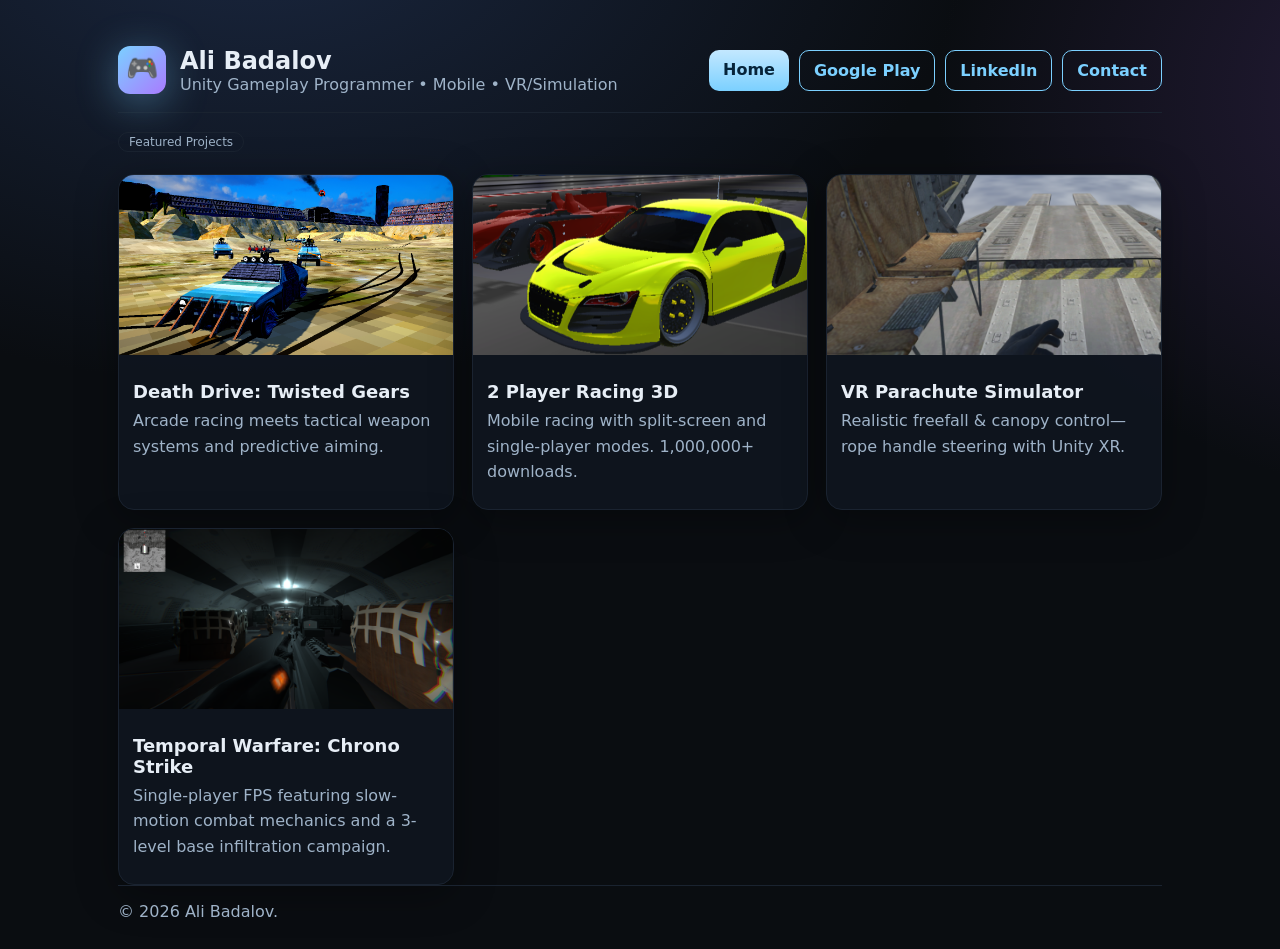
==== index.html @ e98e798c "Temporal Warfare added" ====
<!DOCTYPE html>
<html lang="en">
<head>
  <meta charset="UTF-8" />
  <meta name="viewport" content="width=device-width, initial-scale=1" />
  <title>Ali Badalov — Game Developer Portfolio</title>
  <style>
    :root{
      --bg:#0a0d11; --panel:#0f141b; --card:#111823; --line:#1a2330; --text:#e7eef6; --muted:#9fb3c8;
      --accent:#7bd0ff; --accent-2:#a97bff; --ok:#7bffa9;
    }
    *{box-sizing:border-box}
    body{margin:0;background:radial-gradient(1200px 800px at 20% -10%, #1a2740 0%, transparent 60%),
                        radial-gradient(1000px 700px at 120% 10%, #2a1f40 0%, transparent 60%),
                        var(--bg);color:var(--text);font-family:Inter,system-ui,Segoe UI,Roboto,Arial}
    a{color:inherit;text-decoration:none}
    .wrap{max-width:1100px;margin:0 auto;padding:28px;
    min-height:100vh;        /* full height screen */
  display:flex;            /* enable vertical layout */
  flex-direction:column;
    }
    header{display:flex;gap:18px;align-items:center;justify-content:space-between;padding:18px 0;border-bottom:1px solid var(--line)}
    .id{display:flex;gap:14px;align-items:center}
    .logo{width:48px;height:48px;border-radius:12px;background:linear-gradient(135deg,var(--accent),var(--accent-2));box-shadow:0 8px 40px rgba(123,208,255,.4);
    display:flex;
  justify-content:center;
  align-items:center;}
  .logo .emoji {
  font-size:26px;
  line-height:1;
  display:inline-block;
  transform:translateY(-2px); /* <-- adjust ONLY the emoji */
}
    h1{margin:0;font-weight:800;font-size:24px}
    .tag{color:var(--muted)}
    .links{display:flex;gap:10px;flex-wrap:wrap}
    .btn{padding:10px 14px;border-radius:10px;border:1px solid var(--accent);color:var(--accent);background:transparent;font-weight:700}
    .btn.filled{background:linear-gradient(180deg,#c3e8ff,#7bd0ff);color:#06243a;border:0}
    .grid{display:grid;gap:18px;grid-template-columns:repeat(auto-fit,minmax(280px,1fr));margin-top:22px}
    .card{background:rgba(17,24,35,.7);border:1px solid var(--line);border-radius:16px;overflow:hidden;box-shadow:0 8px 40px rgba(0,0,0,.35)}
    .card img{width:100%;height:180px;object-fit:cover;background:#0b0f14}
    .card .body{padding:14px}
    .pill{display:inline-block;padding:2px 10px;border:1px solid var(--line);border-radius:999px;color:var(--muted);font-size:12px}
    h3{margin:8px 0 6px;font-size:18px}
    p{margin:0 0 10px;color:var(--muted);line-height:1.6}
    footer{
         margin-top:auto;         /* pushes footer to bottom */
  border-top:1px solid var(--line);
  padding-top:16px;
  color:var(--muted);
    }
  </style>
</head>
<body>
  <div class="wrap">
    <header>
      <div class="id">
        <div class="logo" aria-hidden="true">
            <span class="emoji">🎮</span>
        </div>
        <div>
          <h1>Ali Badalov</h1>
          <div class="tag">Unity Gameplay Programmer • Mobile • VR/Simulation</div>
        </div>
      </div>
      <nav class="links">
        <a class="btn filled" href="index.html">Home</a>
        <a class="btn" href="https://play.google.com/store/apps/developer?id=Badaloff+Games&hl=en" target="_blank" rel="noopener">Google Play</a>
        <a class="btn" href="https://www.linkedin.com/in/ali-badalov-97174b201/" target="_blank" rel="noopener">LinkedIn</a>
        <a class="btn" href="mailto:alibedelov@gmail.com">Contact</a>
      </nav>
    </header>

    <section style="margin-top:18px">
      <span class="pill">Featured Projects</span>
      <div class="grid">
        <a class="card" href="portfolio_deathdrive.html">
          <img src="assets/deathdrive_hero_banner.png" alt="Death Drive hero image placeholder">
          <div class="body">
            <h3>Death Drive: Twisted Gears</h3>
            <p>Arcade racing meets tactical weapon systems and predictive aiming.</p>
          </div>
        </a>
        <a class="card" href="portfolio_2pr3d.html">
          <img src="assets/twoplayerracing_banner.png" alt="2 Player Racing 3D hero image placeholder">
          <div class="body">
            <h3>2 Player Racing 3D</h3>
            <p>Mobile racing with split‑screen and single‑player modes. 1,000,000+ downloads.</p>
          </div>
        </a>
        <a class="card" href="portfolio_vrparachute.html">
          <img src="assets/parachute_lil_banner.png" alt="VR Parachute Simulator hero image placeholder">
          <div class="body">
            <h3>VR Parachute Simulator</h3>
            <p>Realistic freefall & canopy control—rope handle steering with Unity XR.</p>
          </div>
        </a>
        <a class="card" href="portfolio_temporalwarfare.html">
          <img src="assets/temporalwarfare_banner.png" alt="Temporal Warfare hero image placeholder">
          <div class="body">
            <h3>Temporal Warfare: Chrono Strike</h3>
            <p>Single-player FPS featuring slow-motion combat mechanics and a 3-level base infiltration campaign.</p>
          </div>
        </a>
      </div>
    </section>

    <footer>
      © <span id="y"></span> Ali Badalov.
    </footer>
  </div>
  <script>document.getElementById('y').textContent=new Date().getFullYear()</script>
</body>
</html>
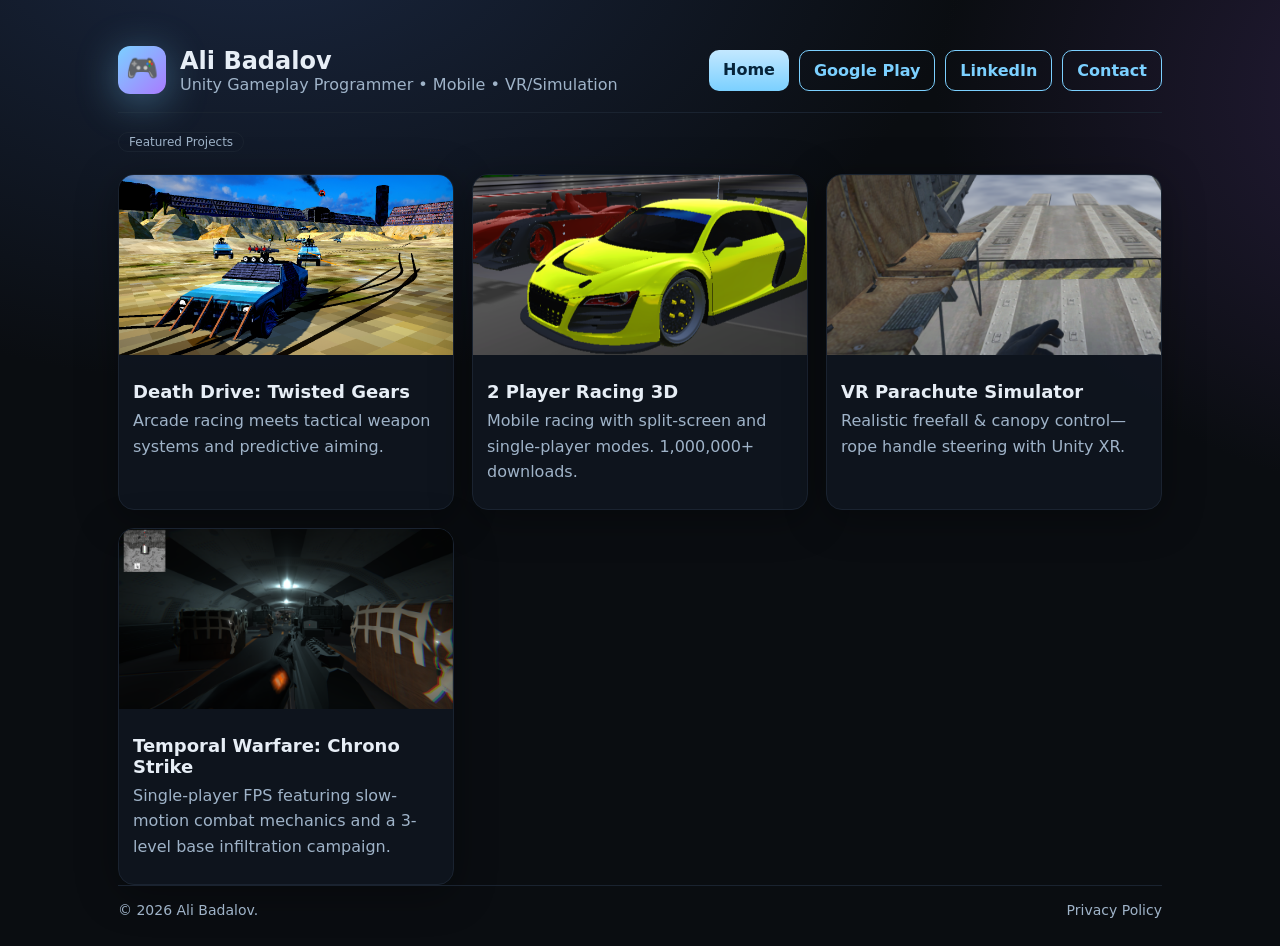
==== commit 9d82cbff: "privacy policy" ====
--- a/index.html
+++ b/index.html
@@ -43,12 +43,20 @@
     .pill{display:inline-block;padding:2px 10px;border:1px solid var(--line);border-radius:999px;color:var(--muted);font-size:12px}
     h3{margin:8px 0 6px;font-size:18px}
     p{margin:0 0 10px;color:var(--muted);line-height:1.6}
+    
+    /* Updated Footer CSS */
     footer{
-         margin-top:auto;         /* pushes footer to bottom */
-  border-top:1px solid var(--line);
-  padding-top:16px;
-  color:var(--muted);
+      margin-top:auto;         /* pushes footer to bottom */
+      border-top:1px solid var(--line);
+      padding-top:16px;
+      color:var(--muted);
+      display: flex;
+      justify-content: space-between;
+      align-items: center;
+      font-size: 14px;
     }
+    footer a { transition: color 0.2s ease; }
+    footer a:hover { color: var(--text); }
   </style>
 </head>
 <body>
@@ -106,7 +114,8 @@
     </section>
 
     <footer>
-      © <span id="y"></span> Ali Badalov.
+      <div>© <span id="y"></span> Ali Badalov.</div>
+      <a href="privacy.html">Privacy Policy</a>
     </footer>
   </div>
   <script>document.getElementById('y').textContent=new Date().getFullYear()</script>
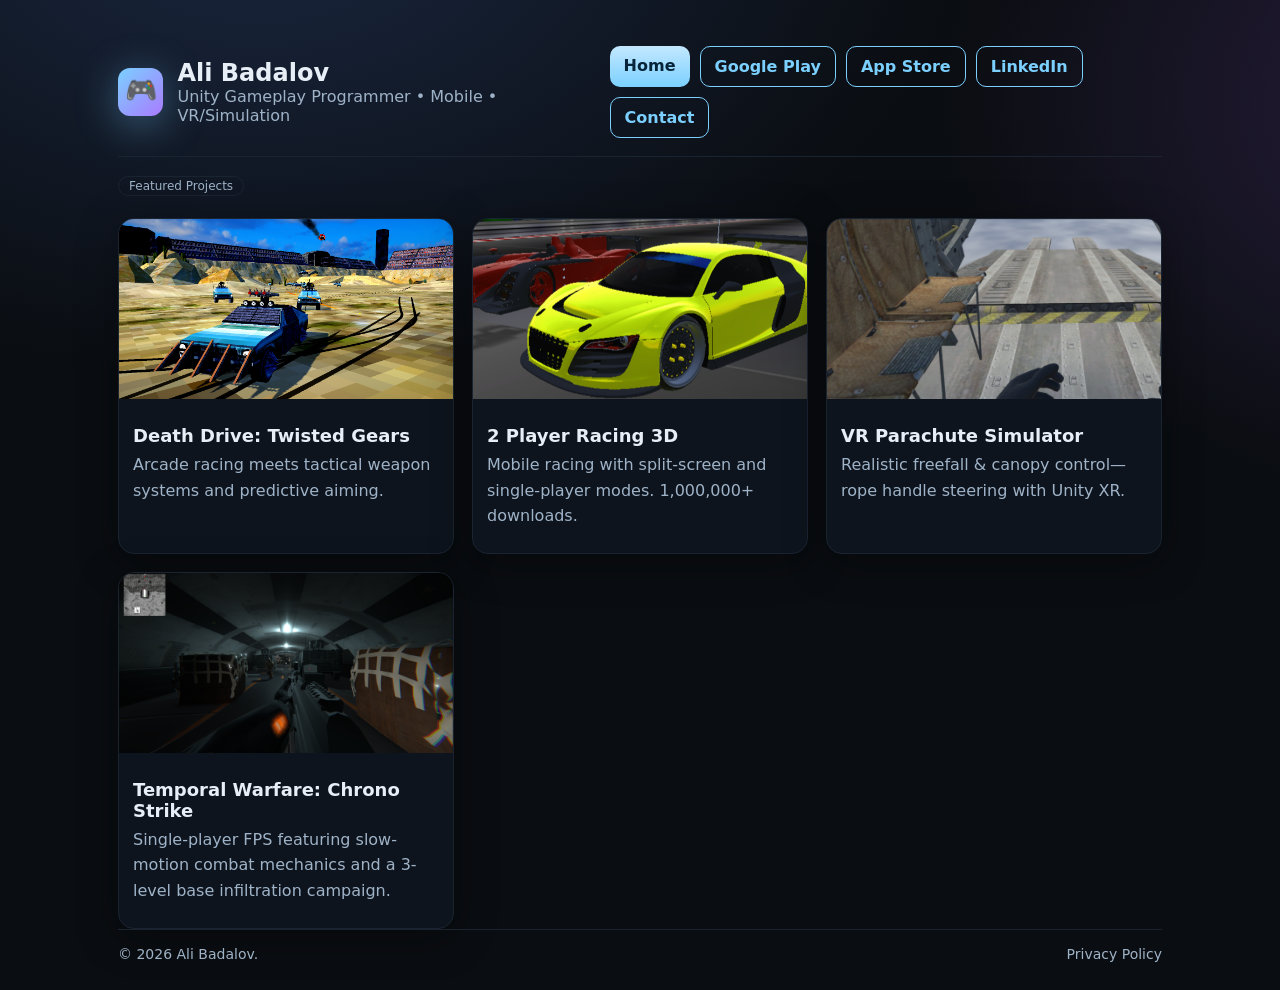
==== commit 74320486: "App Store button" ====
--- a/index.html
+++ b/index.html
@@ -74,6 +74,7 @@
       <nav class="links">
         <a class="btn filled" href="index.html">Home</a>
         <a class="btn" href="https://play.google.com/store/apps/developer?id=Badaloff+Games&hl=en" target="_blank" rel="noopener">Google Play</a>
+        <a class="btn" href="https://apps.apple.com/us/developer/ali-badalov/id1547473316" target="_blank" rel="noopener">App Store</a>
         <a class="btn" href="https://www.linkedin.com/in/ali-badalov-97174b201/" target="_blank" rel="noopener">LinkedIn</a>
         <a class="btn" href="mailto:alibedelov@gmail.com">Contact</a>
       </nav>
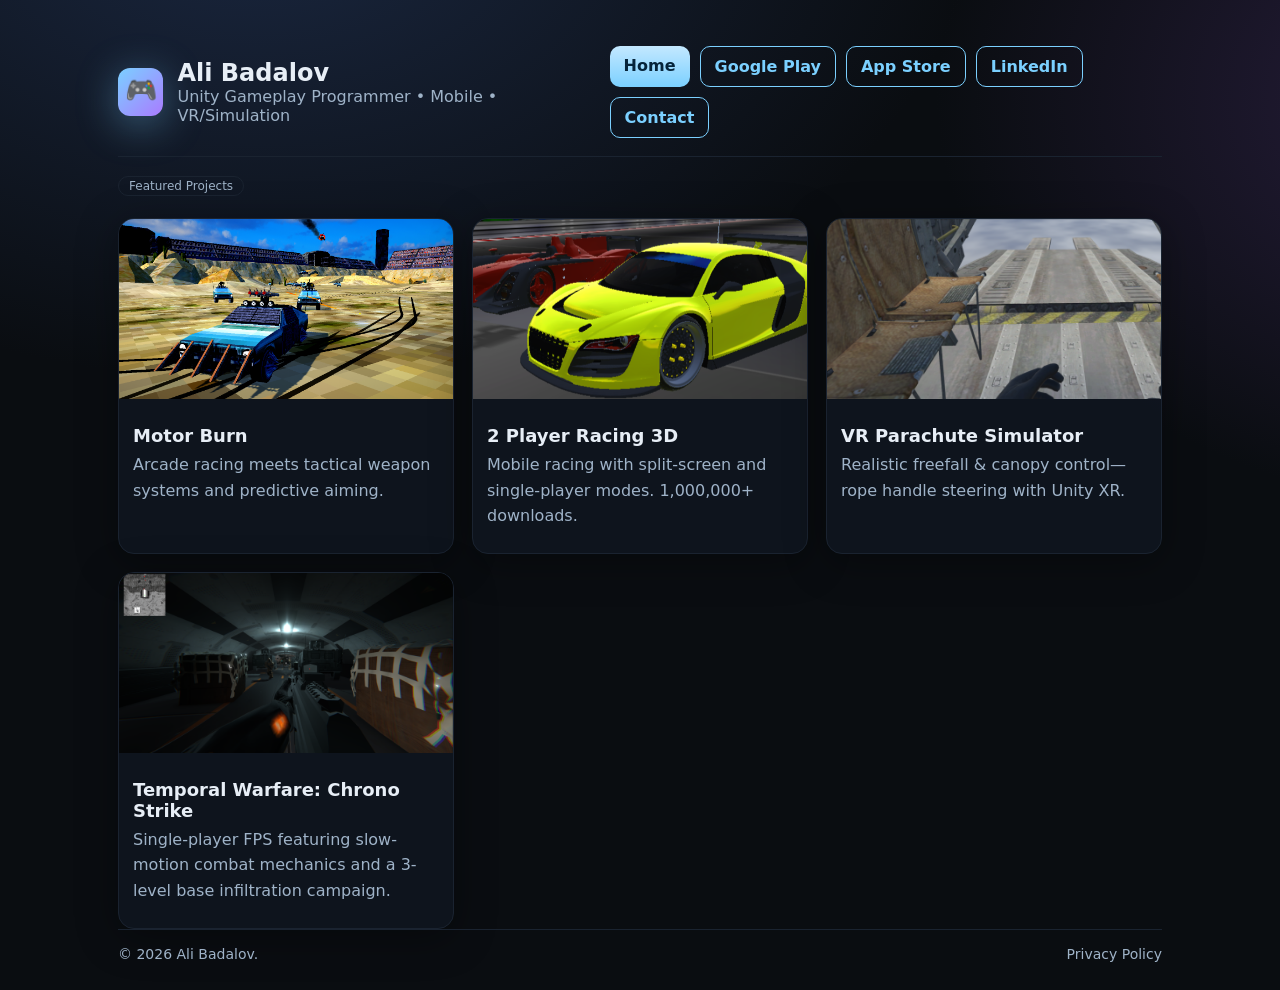
==== commit d47e2cf9: "name change" ====
--- a/index.html
+++ b/index.html
@@ -86,7 +86,7 @@
         <a class="card" href="portfolio_deathdrive.html">
           <img src="assets/deathdrive_hero_banner.png" alt="Death Drive hero image placeholder">
           <div class="body">
-            <h3>Death Drive: Twisted Gears</h3>
+            <h3>Motor Burn</h3>
             <p>Arcade racing meets tactical weapon systems and predictive aiming.</p>
           </div>
         </a>
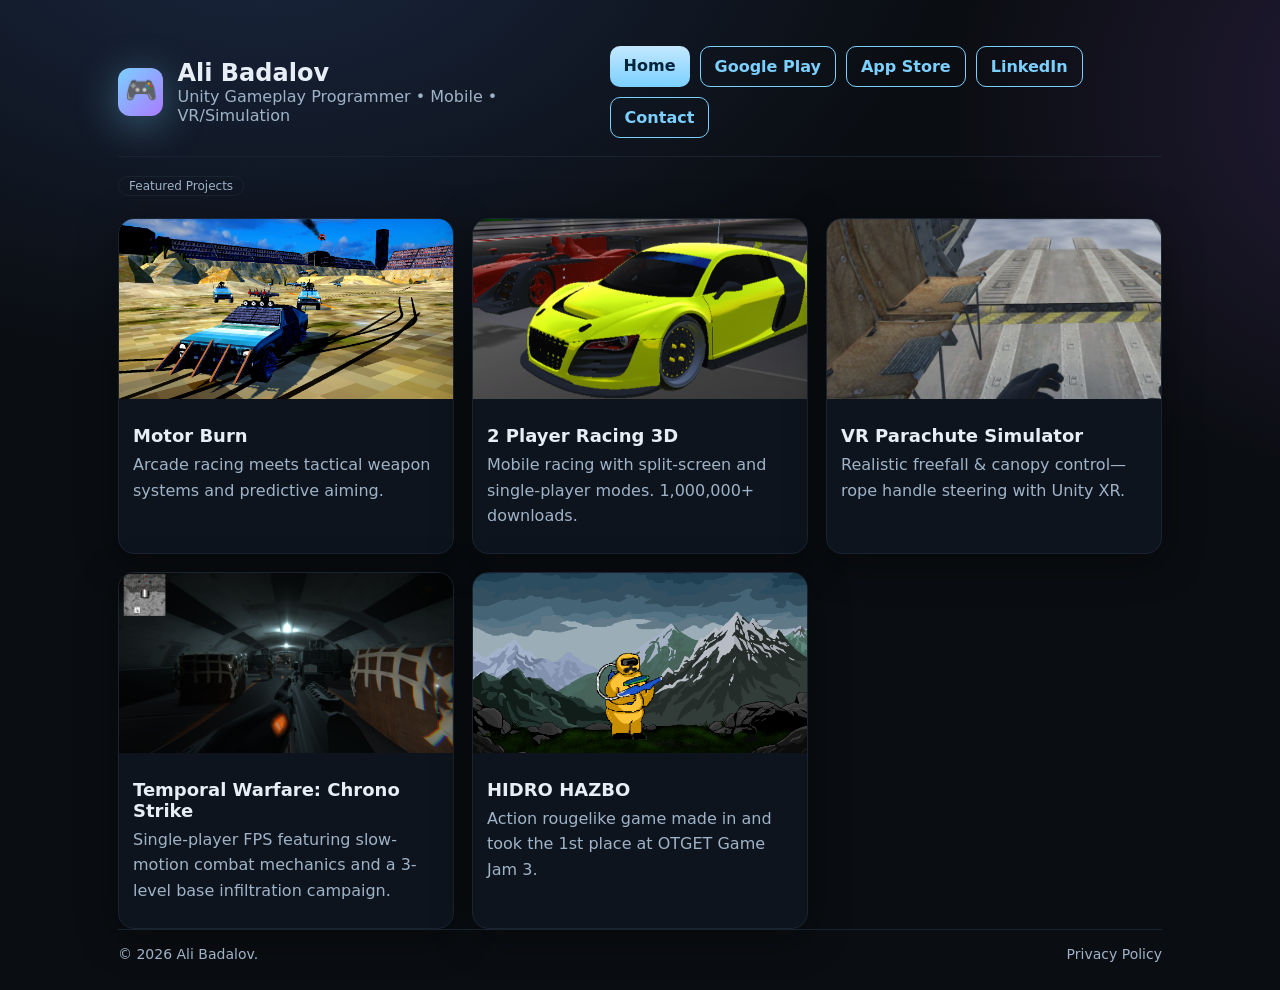
==== commit 1e6587d7: "crazy addition" ====
--- a/index.html
+++ b/index.html
@@ -111,6 +111,13 @@
             <p>Single-player FPS featuring slow-motion combat mechanics and a 3-level base infiltration campaign.</p>
           </div>
         </a>
+        <a class="card" href="portfolio_hidrohazbo.html">
+          <img src="assets/hidrohazbo_banner.png" alt="HIDRO HAZBO hero image placeholder">
+          <div class="body">
+            <h3>HIDRO HAZBO</h3>
+            <p>Action rougelike game made in and took the 1st place at OTGET Game Jam 3.</p>
+          </div>
+        </a>
       </div>
     </section>
 
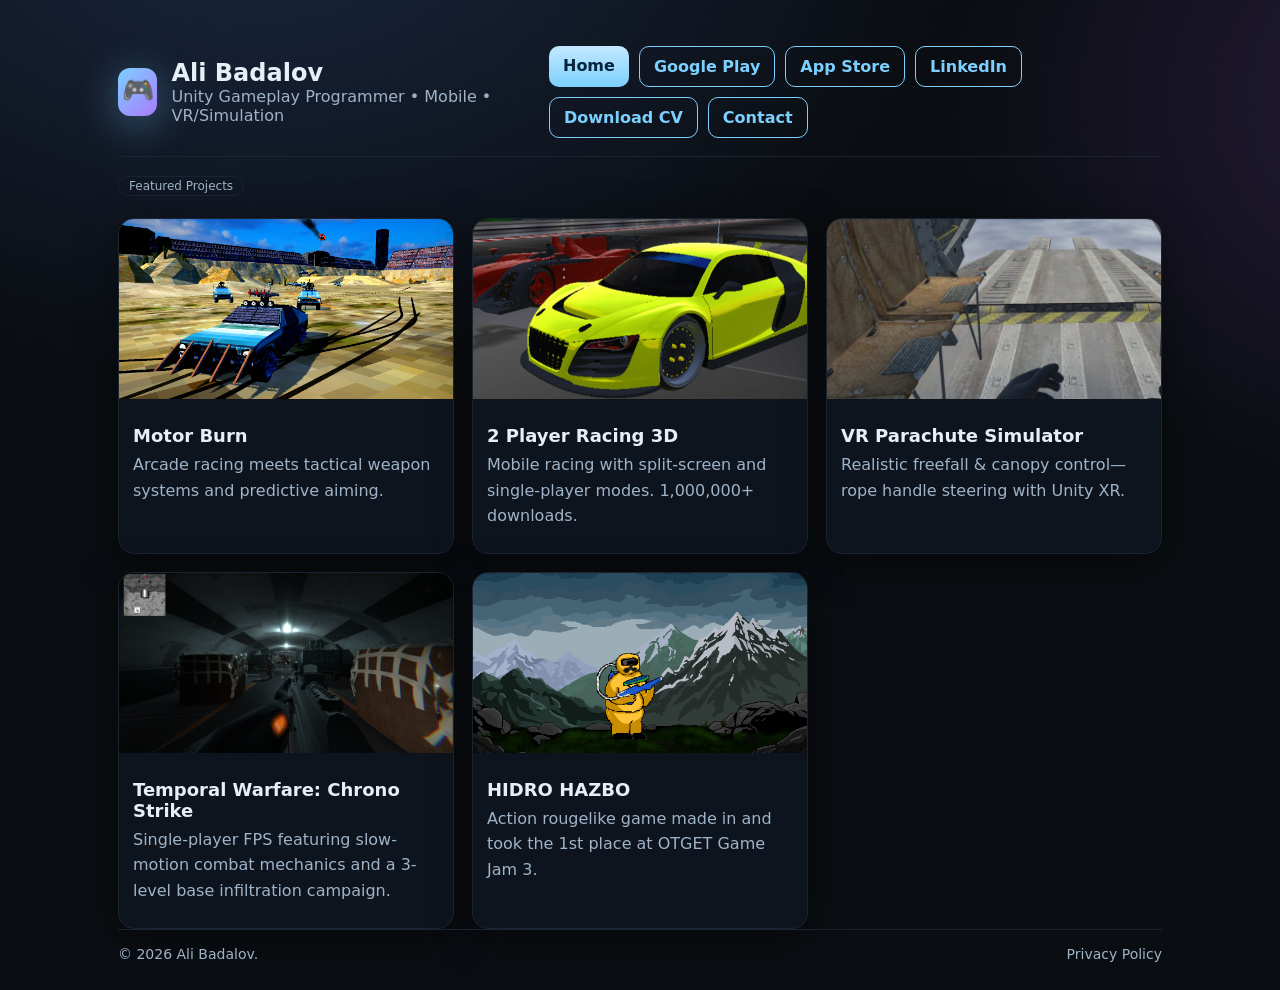
==== commit eab82eec: "CV added" ====
--- a/index.html
+++ b/index.html
@@ -76,6 +76,7 @@
         <a class="btn" href="https://play.google.com/store/apps/developer?id=Badaloff+Games&hl=en" target="_blank" rel="noopener">Google Play</a>
         <a class="btn" href="https://apps.apple.com/us/developer/ali-badalov/id1547473316" target="_blank" rel="noopener">App Store</a>
         <a class="btn" href="https://www.linkedin.com/in/ali-badalov-97174b201/" target="_blank" rel="noopener">LinkedIn</a>
+        <a class="btn" href="assets/Ali_Badalov_CV.pdf" download="Ali_Badalov_CV.pdf">Download CV</a>
         <a class="btn" href="mailto:alibedelov@gmail.com">Contact</a>
       </nav>
     </header>
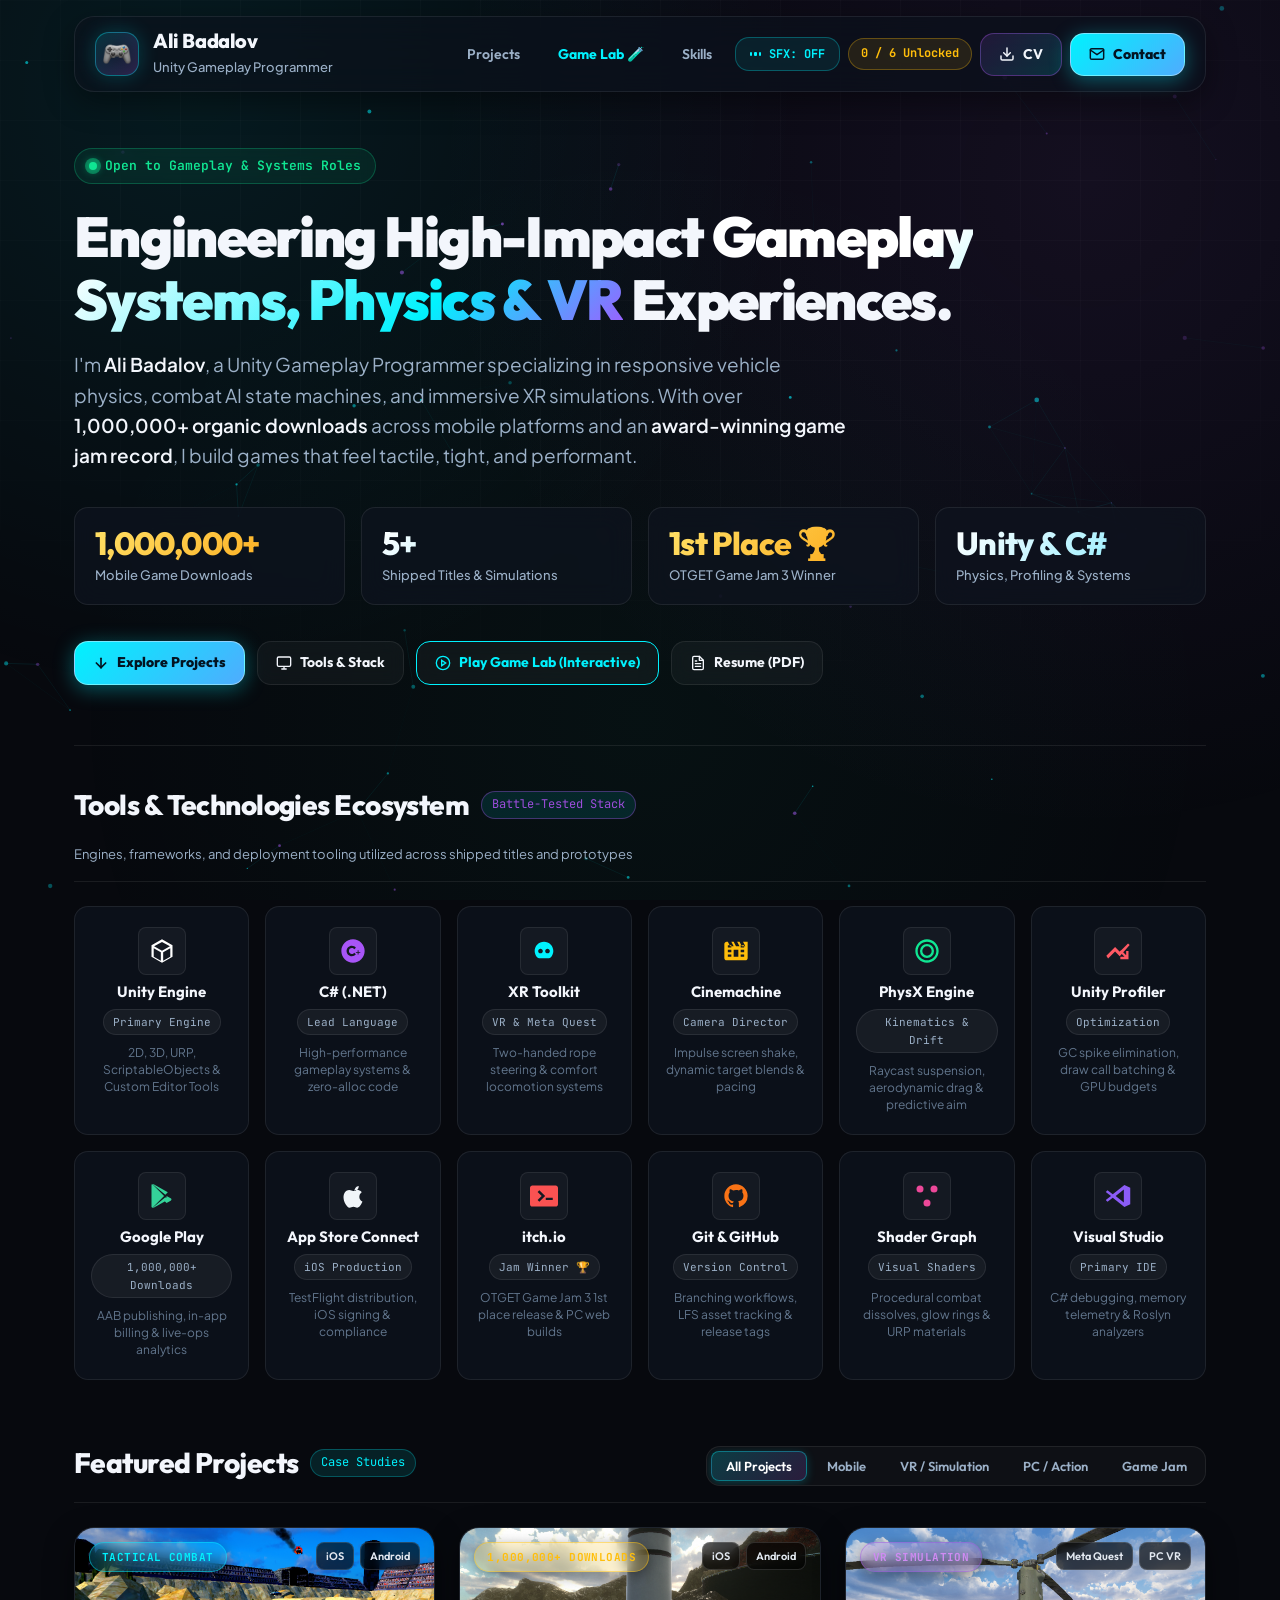
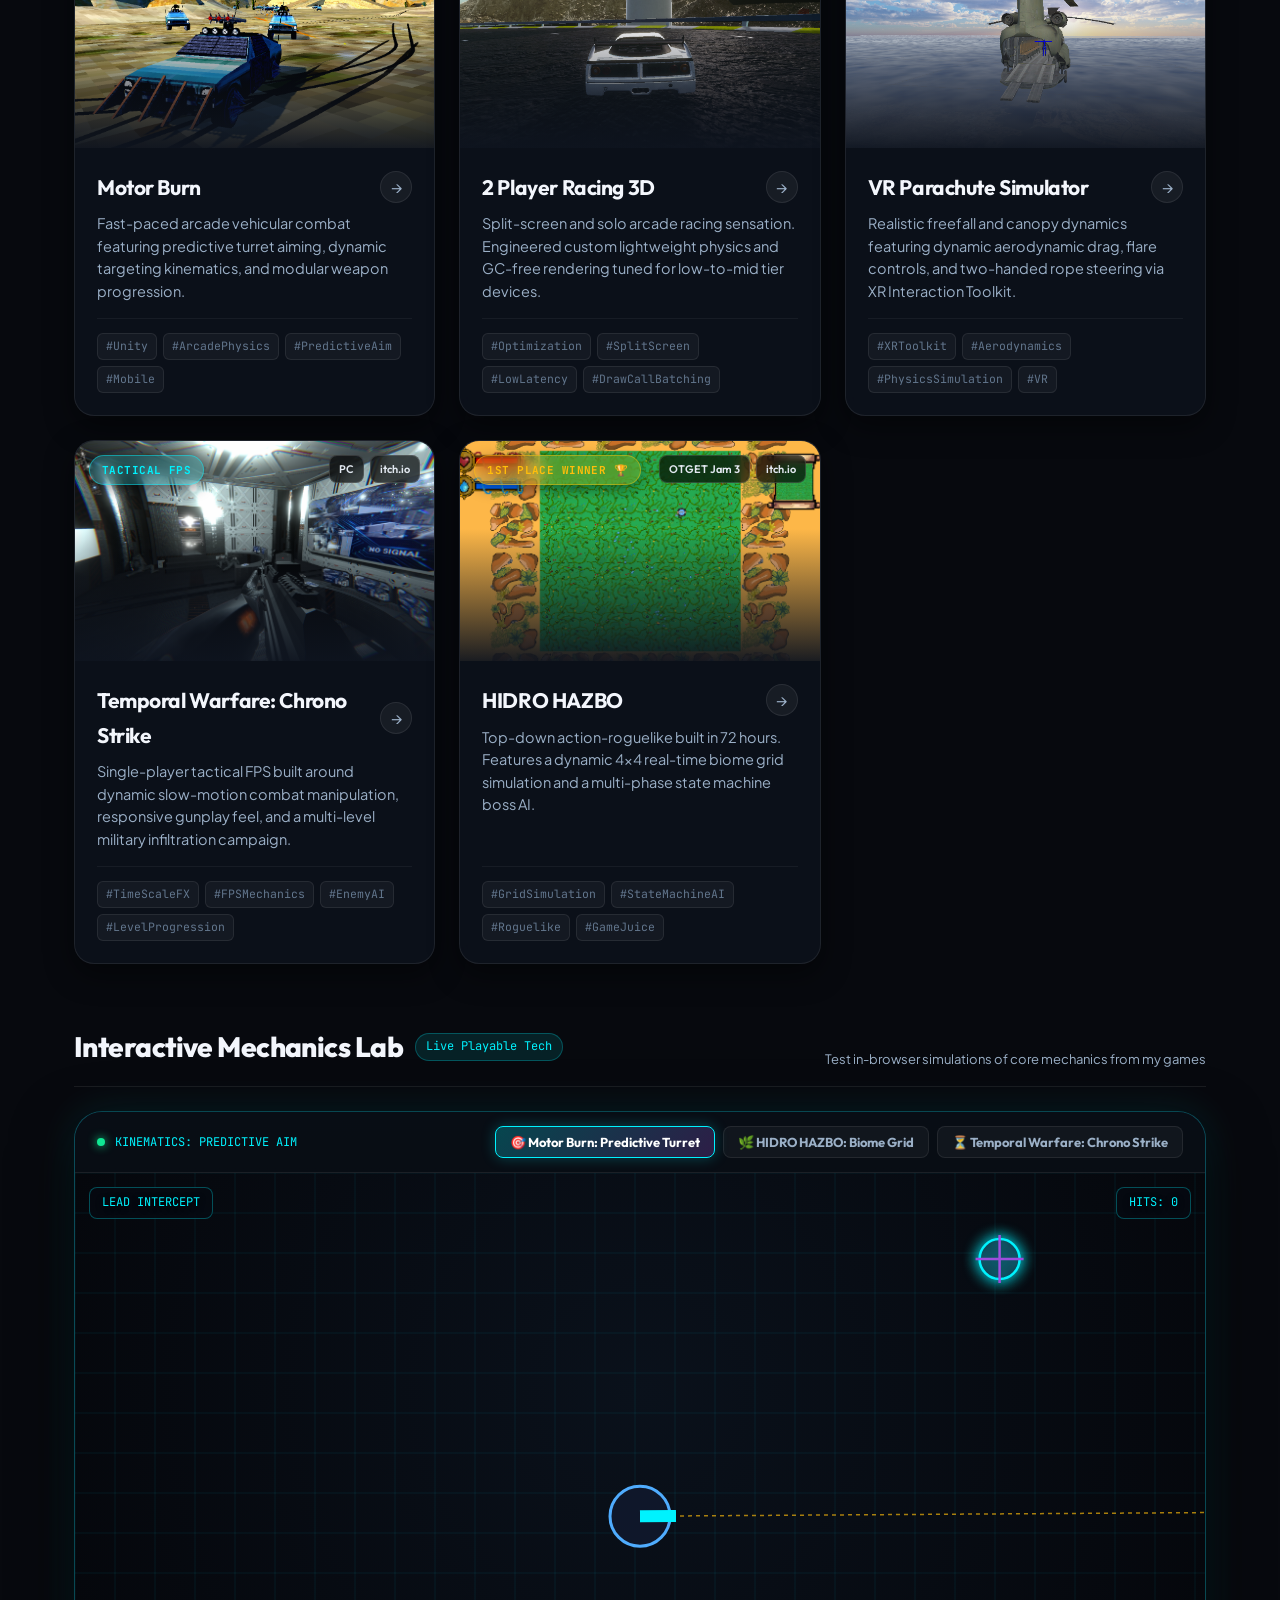
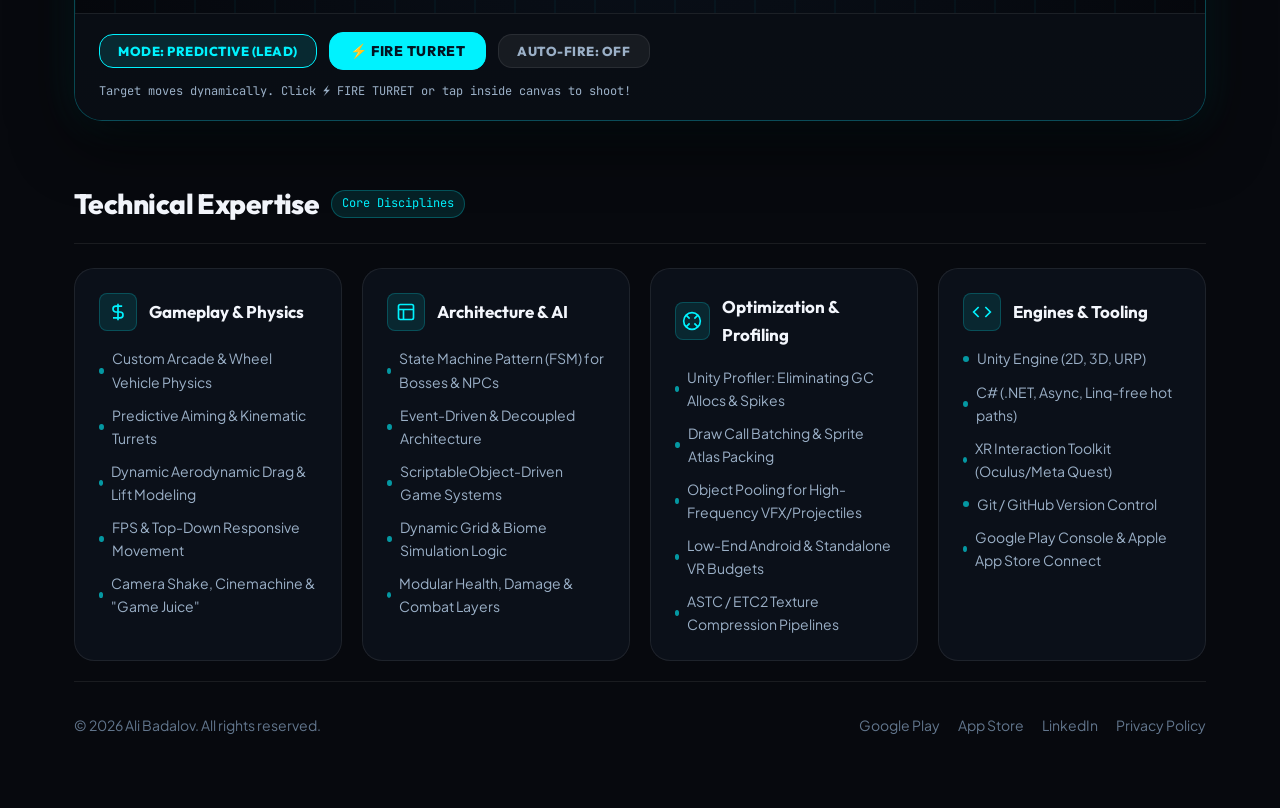
==== commit 2e633cd4: "big changes" ====
--- a/index.html
+++ b/index.html
@@ -3,130 +3,614 @@
 <head>
   <meta charset="UTF-8" />
   <meta name="viewport" content="width=device-width, initial-scale=1" />
-  <title>Ali Badalov — Game Developer Portfolio</title>
-  <style>
-    :root{
-      --bg:#0a0d11; --panel:#0f141b; --card:#111823; --line:#1a2330; --text:#e7eef6; --muted:#9fb3c8;
-      --accent:#7bd0ff; --accent-2:#a97bff; --ok:#7bffa9;
-    }
-    *{box-sizing:border-box}
-    body{margin:0;background:radial-gradient(1200px 800px at 20% -10%, #1a2740 0%, transparent 60%),
-                        radial-gradient(1000px 700px at 120% 10%, #2a1f40 0%, transparent 60%),
-                        var(--bg);color:var(--text);font-family:Inter,system-ui,Segoe UI,Roboto,Arial}
-    a{color:inherit;text-decoration:none}
-    .wrap{max-width:1100px;margin:0 auto;padding:28px;
-    min-height:100vh;        /* full height screen */
-  display:flex;            /* enable vertical layout */
-  flex-direction:column;
-    }
-    header{display:flex;gap:18px;align-items:center;justify-content:space-between;padding:18px 0;border-bottom:1px solid var(--line)}
-    .id{display:flex;gap:14px;align-items:center}
-    .logo{width:48px;height:48px;border-radius:12px;background:linear-gradient(135deg,var(--accent),var(--accent-2));box-shadow:0 8px 40px rgba(123,208,255,.4);
-    display:flex;
-  justify-content:center;
-  align-items:center;}
-  .logo .emoji {
-  font-size:26px;
-  line-height:1;
-  display:inline-block;
-  transform:translateY(-2px); /* <-- adjust ONLY the emoji */
-}
-    h1{margin:0;font-weight:800;font-size:24px}
-    .tag{color:var(--muted)}
-    .links{display:flex;gap:10px;flex-wrap:wrap}
-    .btn{padding:10px 14px;border-radius:10px;border:1px solid var(--accent);color:var(--accent);background:transparent;font-weight:700}
-    .btn.filled{background:linear-gradient(180deg,#c3e8ff,#7bd0ff);color:#06243a;border:0}
-    .grid{display:grid;gap:18px;grid-template-columns:repeat(auto-fit,minmax(280px,1fr));margin-top:22px}
-    .card{background:rgba(17,24,35,.7);border:1px solid var(--line);border-radius:16px;overflow:hidden;box-shadow:0 8px 40px rgba(0,0,0,.35)}
-    .card img{width:100%;height:180px;object-fit:cover;background:#0b0f14}
-    .card .body{padding:14px}
-    .pill{display:inline-block;padding:2px 10px;border:1px solid var(--line);border-radius:999px;color:var(--muted);font-size:12px}
-    h3{margin:8px 0 6px;font-size:18px}
-    p{margin:0 0 10px;color:var(--muted);line-height:1.6}
-    
-    /* Updated Footer CSS */
-    footer{
-      margin-top:auto;         /* pushes footer to bottom */
-      border-top:1px solid var(--line);
-      padding-top:16px;
-      color:var(--muted);
-      display: flex;
-      justify-content: space-between;
-      align-items: center;
-      font-size: 14px;
-    }
-    footer a { transition: color 0.2s ease; }
-    footer a:hover { color: var(--text); }
-  </style>
+  <title>Ali Badalov — Unity Gameplay Programmer & Game Developer</title>
+  <meta name="description" content="Portfolio of Ali Badalov, Unity Gameplay Programmer specializing in mobile games (1M+ downloads), VR/XR simulations, and PC action titles." />
+  <link rel="icon" type="image/png" href="assets/gamepad.png" />
+  
+  <!-- Main Stylesheet -->
+  <link rel="stylesheet" href="css/style.css" />
 </head>
 <body>
+  <!-- Dynamic Particle Canvas & Ambient Effects -->
+  <canvas id="bg-canvas"></canvas>
+  <div class="ambient-glow"></div>
+  <div class="ambient-grid"></div>
+
+  <!-- Toast Notification Container for Achievements -->
+  <div id="achievement-toast-container" class="achievement-toast-container"></div>
+
   <div class="wrap">
-    <header>
-      <div class="id">
-        <div class="logo" aria-hidden="true">
-            <span class="emoji">🎮</span>
-        </div>
-        <div>
+    <!-- Navigation Header -->
+    <header class="site-header">
+      <a href="index.html" class="brand" aria-label="Ali Badalov Portfolio Home">
+        <div class="brand-icon">
+          <img src="assets/gamepad.png" alt="Gamepad Icon" width="28" height="28" />
+        </div>
+        <div class="brand-text">
           <h1>Ali Badalov</h1>
-          <div class="tag">Unity Gameplay Programmer • Mobile • VR/Simulation</div>
-        </div>
-      </div>
-      <nav class="links">
-        <a class="btn filled" href="index.html">Home</a>
-        <a class="btn" href="https://play.google.com/store/apps/developer?id=Badaloff+Games&hl=en" target="_blank" rel="noopener">Google Play</a>
-        <a class="btn" href="https://apps.apple.com/us/developer/ali-badalov/id1547473316" target="_blank" rel="noopener">App Store</a>
-        <a class="btn" href="https://www.linkedin.com/in/ali-badalov-97174b201/" target="_blank" rel="noopener">LinkedIn</a>
-        <a class="btn" href="assets/Ali_Badalov_CV.pdf" download="Ali_Badalov_CV.pdf">Download CV</a>
-        <a class="btn" href="mailto:alibedelov@gmail.com">Contact</a>
+          <span class="tagline">Unity Gameplay Programmer</span>
+        </div>
+      </a>
+
+      <nav class="nav-links">
+        <a class="nav-link" href="#projects">Projects</a>
+        <a class="nav-link" href="#game-lab" style="color:var(--accent-cyan);font-weight:700;">Game Lab 🧪</a>
+        <a class="nav-link" href="#skills">Skills</a>
+
+        <!-- Sound FX Audio Toggle -->
+        <button class="sfx-toggle" id="sfx-toggle" type="button" aria-label="Toggle Sound Effects" title="Enable Web Audio Synthesizer SFX">
+          <span class="sfx-wave">
+            <span class="sfx-bar"></span>
+            <span class="sfx-bar"></span>
+            <span class="sfx-bar"></span>
+          </span>
+          <span class="sfx-text">SFX: OFF</span>
+        </button>
+
+        <!-- Achievements Counter Badge -->
+        <div class="achievement-badge-pill" id="achievements-counter" title="Unlocked Gamer Achievements">
+          🏆 0 / 6 Unlocked
+        </div>
+
+        <a class="btn btn-cv" href="assets/Ali_Badalov_CV.pdf" download="Ali_Badalov_CV.pdf">
+          <svg viewBox="0 0 24 24" fill="none" stroke="currentColor" stroke-width="2.2" stroke-linecap="round" stroke-linejoin="round"><path d="M21 15v4a2 2 0 0 1-2 2H5a2 2 0 0 1-2-2v-4"/><polyline points="7 10 12 15 17 10"/><line x1="12" y1="15" x2="12" y2="3"/></svg>
+          CV
+        </a>
+        <a class="btn btn-primary" href="mailto:alibedelov@gmail.com">
+          <svg viewBox="0 0 24 24" fill="none" stroke="currentColor" stroke-width="2.2" stroke-linecap="round" stroke-linejoin="round"><path d="M4 4h16c1.1 0 2 .9 2 2v12c0 1.1-.9 2-2 2H4c-1.1 0-2-.9-2-2V6c0-1.1.9-2 2-2z"/><polyline points="22,6 12,13 2,6"/></svg>
+          Contact
+        </a>
       </nav>
     </header>
 
-    <section style="margin-top:18px">
-      <span class="pill">Featured Projects</span>
-      <div class="grid">
-        <a class="card" href="portfolio_deathdrive.html">
-          <img src="assets/deathdrive_hero_banner.png" alt="Death Drive hero image placeholder">
-          <div class="body">
-            <h3>Motor Burn</h3>
-            <p>Arcade racing meets tactical weapon systems and predictive aiming.</p>
-          </div>
-        </a>
-        <a class="card" href="portfolio_2pr3d.html">
-          <img src="assets/twoplayerracing_banner.png" alt="2 Player Racing 3D hero image placeholder">
-          <div class="body">
-            <h3>2 Player Racing 3D</h3>
-            <p>Mobile racing with split‑screen and single‑player modes. 1,000,000+ downloads.</p>
-          </div>
-        </a>
-        <a class="card" href="portfolio_vrparachute.html">
-          <img src="assets/parachute_lil_banner.png" alt="VR Parachute Simulator hero image placeholder">
-          <div class="body">
-            <h3>VR Parachute Simulator</h3>
-            <p>Realistic freefall & canopy control—rope handle steering with Unity XR.</p>
-          </div>
-        </a>
-        <a class="card" href="portfolio_temporalwarfare.html">
-          <img src="assets/temporalwarfare_banner.png" alt="Temporal Warfare hero image placeholder">
-          <div class="body">
-            <h3>Temporal Warfare: Chrono Strike</h3>
-            <p>Single-player FPS featuring slow-motion combat mechanics and a 3-level base infiltration campaign.</p>
-          </div>
-        </a>
-        <a class="card" href="portfolio_hidrohazbo.html">
-          <img src="assets/hidrohazbo_banner.png" alt="HIDRO HAZBO hero image placeholder">
-          <div class="body">
-            <h3>HIDRO HAZBO</h3>
-            <p>Action rougelike game made in and took the 1st place at OTGET Game Jam 3.</p>
-          </div>
-        </a>
+    <!-- Hero Section -->
+    <main>
+      <section class="hero-section">
+        <div class="hero-status-pill">
+          <span class="pulse-dot"></span>
+          <span>Open to Gameplay & Systems Roles</span>
+        </div>
+
+        <h1 class="hero-title">
+          Engineering High-Impact <span class="text-gradient">Gameplay Systems, Physics & VR</span> Experiences.
+        </h1>
+
+        <p class="hero-bio">
+          I'm <strong>Ali Badalov</strong>, a Unity Gameplay Programmer specializing in responsive vehicle physics, combat AI state machines, and immersive XR simulations. With over <strong>1,000,000+ organic downloads</strong> across mobile platforms and an <strong>award-winning game jam record</strong>, I build games that feel tactile, tight, and performant.
+        </p>
+
+        <!-- Quick Stats Ribbon -->
+        <div class="stats-grid">
+          <div class="stat-card">
+            <div class="stat-value gold">1,000,000+</div>
+            <div class="stat-label">Mobile Game Downloads</div>
+          </div>
+          <div class="stat-card">
+            <div class="stat-value">5+</div>
+            <div class="stat-label">Shipped Titles & Simulations</div>
+          </div>
+          <div class="stat-card">
+            <div class="stat-value gold">1st Place 🏆</div>
+            <div class="stat-label">OTGET Game Jam 3 Winner</div>
+          </div>
+          <div class="stat-card">
+            <div class="stat-value">Unity & C#</div>
+            <div class="stat-label">Physics, Profiling & Systems</div>
+          </div>
+        </div>
+
+        <!-- Action Links -->
+        <div class="hero-actions">
+          <a class="btn btn-primary" href="#projects">
+            <svg viewBox="0 0 24 24" fill="none" stroke="currentColor" stroke-width="2.5" stroke-linecap="round" stroke-linejoin="round"><line x1="12" y1="5" x2="12" y2="19"></line><polyline points="19 12 12 19 5 12"></polyline></svg>
+            Explore Projects
+          </a>
+          <a class="btn btn-secondary" href="#tools">
+            <svg viewBox="0 0 24 24" fill="none" stroke="currentColor" stroke-width="2"><rect x="2" y="3" width="20" height="14" rx="2" ry="2"></rect><line x1="8" y1="21" x2="16" y2="21"></line><line x1="12" y1="17" x2="12" y2="21"></line></svg>
+            Tools & Stack
+          </a>
+          <a class="btn btn-secondary" href="#game-lab" style="border-color:var(--accent-cyan);color:var(--accent-cyan);">
+            <svg viewBox="0 0 24 24" fill="none" stroke="currentColor" stroke-width="2"><circle cx="12" cy="12" r="10"/><polygon points="10 8 16 12 10 16 10 8"/></svg>
+            Play Game Lab (Interactive)
+          </a>
+          <a class="btn btn-secondary" href="assets/Ali_Badalov_CV.pdf" download="Ali_Badalov_CV.pdf">
+            <svg viewBox="0 0 24 24" fill="none" stroke="currentColor" stroke-width="2" stroke-linecap="round" stroke-linejoin="round"><path d="M14 2H6a2 2 0 0 0-2 2v16a2 2 0 0 0 2 2h12a2 2 0 0 0 2-2V8z"></path><polyline points="14 2 14 8 20 8"></polyline><line x1="16" y1="13" x2="8" y2="13"></line><line x1="16" y1="17" x2="8" y2="17"></line><polyline points="10 9 9 9 8 9"></polyline></svg>
+            Resume (PDF)
+          </a>
+        </div>
+      </section>
+
+      <!-- ==========================================================================
+           PROMINENT TOOLS & TECHNOLOGIES ECOSYSTEM SHOWCASE
+           ========================================================================== -->
+      <section id="tools" class="tools-ecosystem" style="scroll-margin-top: 100px; margin: 10px 0 60px;">
+        <div class="section-header">
+          <div class="section-title-wrap">
+            <h2 class="section-title">Tools & Technologies Ecosystem</h2>
+            <span class="section-badge" style="border-color:rgba(157,78,221,0.4);color:var(--accent-purple);">Battle-Tested Stack</span>
+          </div>
+          <span style="font-size:13px;color:var(--text-muted);">
+            Engines, frameworks, and deployment tooling utilized across shipped titles and prototypes
+          </span>
+        </div>
+
+        <div class="tools-grid">
+          <!-- 1. Unity -->
+          <div class="tool-card" style="--tool-color:#ffffff;--tool-glow:rgba(255,255,255,0.25);--tool-bg:rgba(255,255,255,0.1);">
+            <div class="tool-icon-box">
+              <svg viewBox="0 0 24 24"><path d="M12 2L3 7v10l9 5 9-5V7l-9-5zm0 2.2l6.8 3.8L12 11.8 5.2 8 12 4.2zM4.9 9.6l6.1 3.4v7.4l-6.1-3.4V9.6zm8.1 10.8V13l6.1-3.4v7.4l-6.1 3.4z"/></svg>
+            </div>
+            <span class="tool-name">Unity Engine</span>
+            <span class="tool-badge">Primary Engine</span>
+            <p class="tool-desc">2D, 3D, URP, ScriptableObjects & Custom Editor Tools</p>
+          </div>
+
+          <!-- 2. C# -->
+          <div class="tool-card" style="--tool-color:#a855f7;--tool-glow:rgba(168,85,247,0.3);--tool-bg:rgba(168,85,247,0.12);">
+            <div class="tool-icon-box">
+              <svg viewBox="0 0 24 24"><path d="M12 2C6.48 2 2 6.48 2 12s4.48 10 10 10 10-4.48 10-10S17.52 2 12 2zm-1 14.5c-2.49 0-4.5-2.01-4.5-4.5S8.51 7.5 11 7.5c1.4 0 2.65.64 3.47 1.64l-1.42 1.42C12.58 9.94 11.85 9.5 11 9.5c-1.38 0-2.5 1.12-2.5 2.5s1.12 2.5 2.5 2.5c.85 0 1.58-.44 2.05-1.06l1.42 1.42c-.82 1-2.07 1.64-3.47 1.64zm7.25-3h-1.5v1.5h-.75V13.5h-1.5v-.75h1.5v-1.5h.75v1.5h1.5v.75z"/></svg>
+            </div>
+            <span class="tool-name">C# (.NET)</span>
+            <span class="tool-badge">Lead Language</span>
+            <p class="tool-desc">High-performance gameplay systems & zero-alloc code</p>
+          </div>
+
+          <!-- 3. XR Interaction Toolkit -->
+          <div class="tool-card" style="--tool-color:#00f2fe;--tool-glow:rgba(0,242,254,0.3);--tool-bg:rgba(0,242,254,0.12);">
+            <div class="tool-icon-box">
+              <svg viewBox="0 0 24 24"><path d="M12 4C7.58 4 4 7.58 4 12c0 2.2.89 4.2 2.34 5.65.41.41.97.64 1.55.64h8.22c.58 0 1.14-.23 1.55-.64C19.11 16.2 20 14.2 20 12c0-4.42-3.58-8-8-8zm-3 10c-1.1 0-2-.9-2-2s.9-2 2-2 2 .9 2 2-.9 2-2 2zm6 0c-1.1 0-2-.9-2-2s.9-2 2-2 2 .9 2 2-.9 2-2 2z"/></svg>
+            </div>
+            <span class="tool-name">XR Toolkit</span>
+            <span class="tool-badge">VR & Meta Quest</span>
+            <p class="tool-desc">Two-handed rope steering & comfort locomotion systems</p>
+          </div>
+
+          <!-- 4. Cinemachine -->
+          <div class="tool-card" style="--tool-color:#ffbe0b;--tool-glow:rgba(255,190,11,0.3);--tool-bg:rgba(255,190,11,0.12);">
+            <div class="tool-icon-box">
+              <svg viewBox="0 0 24 24"><path d="M18 4l2 4h-3l-2-4h-2l2 4h-3l-2-4H8l2 4H7L5 4H4c-1.1 0-1.99.9-1.99 2L2 18c0 1.1.9 2 2 2h16c1.1 0 2-.9 2-2V4h-4zM8 17H5v-2h3v2zm0-4H5v-2h3v2zm0-4H5V7h3v2zm6 8h-4v-6h4v6zm5 0h-3v-2h3v2zm0-4h-3v-2h3v2zm0-4h-3V7h3v2z"/></svg>
+            </div>
+            <span class="tool-name">Cinemachine</span>
+            <span class="tool-badge">Camera Director</span>
+            <p class="tool-desc">Impulse screen shake, dynamic target blends & pacing</p>
+          </div>
+
+          <!-- 5. PhysX & Vehicle Physics -->
+          <div class="tool-card" style="--tool-color:#10e793;--tool-glow:rgba(16,231,147,0.3);--tool-bg:rgba(16,231,147,0.12);">
+            <div class="tool-icon-box">
+              <svg viewBox="0 0 24 24"><path d="M12 2C6.48 2 2 6.48 2 12s4.48 10 10 10 10-4.48 10-10S17.52 2 12 2zm0 18c-4.41 0-8-3.59-8-8s3.59-8 8-8 8 3.59 8 8-3.59 8-8 8zm0-12a4 4 0 1 0 0 8 4 4 0 0 0 0-8zm-6 4a6 6 0 0 1 12 0 6 6 0 0 1-12 0z"/></svg>
+            </div>
+            <span class="tool-name">PhysX Engine</span>
+            <span class="tool-badge">Kinematics & Drift</span>
+            <p class="tool-desc">Raycast suspension, aerodynamic drag & predictive aim</p>
+          </div>
+
+          <!-- 6. Unity Profiler -->
+          <div class="tool-card" style="--tool-color:#ff5964;--tool-glow:rgba(255,89,100,0.3);--tool-bg:rgba(255,89,100,0.12);">
+            <div class="tool-icon-box">
+              <svg viewBox="0 0 24 24"><path d="M3.5 18.5l6-6 4 4L22 6.92 20.59 5.5l-7.09 7.08-4-4L2 16.08l1.5 2.42z"/><path d="M19 12h2v7h-7v-2h3.59l-4.29-4.29 1.41-1.42L19 15.59V12z"/></svg>
+            </div>
+            <span class="tool-name">Unity Profiler</span>
+            <span class="tool-badge">Optimization</span>
+            <p class="tool-desc">GC spike elimination, draw call batching & GPU budgets</p>
+          </div>
+
+          <!-- 7. Google Play Console -->
+          <div class="tool-card" style="--tool-color:#34d399;--tool-glow:rgba(52,211,153,0.3);--tool-bg:rgba(52,211,153,0.12);">
+            <div class="tool-icon-box">
+              <svg viewBox="0 0 24 24"><path d="M3.609 1.814L13.792 12 3.61 22.186a2.02 2.02 0 0 1-.61-.95V2.764c0-.36.1-.7.61-.95zm11.24 11.24l2.13 2.13-11.77 6.7c-.4.23-.78.14-.99-.07l10.63-8.76zm0-2.108L4.22 2.186c.21-.21.59-.3 1-.07l11.76 6.7-2.13 2.13zm1.06 1.054l3.52 2.01c.95.54.95 1.44 0 1.99l-3.52 2.01-2.47-2.47 2.47-2.54z"/></svg>
+            </div>
+            <span class="tool-name">Google Play</span>
+            <span class="tool-badge">1,000,000+ Downloads</span>
+            <p class="tool-desc">AAB publishing, in-app billing & live-ops analytics</p>
+          </div>
+
+          <!-- 8. App Store Connect -->
+          <div class="tool-card" style="--tool-color:#f1f5f9;--tool-glow:rgba(241,245,249,0.25);--tool-bg:rgba(255,255,255,0.1);">
+            <div class="tool-icon-box">
+              <svg viewBox="0 0 24 24"><path d="M18.71 19.5c-.83 1.24-1.71 2.45-3.05 2.47-1.34.03-1.77-.79-3.29-.79-1.53 0-2 .77-3.27.82-1.31.05-2.3-1.32-3.14-2.53C4.25 17 2.94 12.45 4.7 9.39c.87-1.52 2.43-2.48 4.12-2.51 1.28-.02 2.5.87 3.29.87.78 0 2.26-1.07 3.81-.91.65.03 2.47.26 3.64 1.98-.09.06-2.17 1.28-2.15 3.81.03 3.02 2.65 4.03 2.68 4.04-.03.07-.42 1.44-1.38 2.83M15.97 6.37c.63-.76 1.05-1.82.93-2.88-.91.04-2.02.61-2.67 1.37-.58.67-1.09 1.75-.95 2.8.02 0 .04 0 .07 0 1.02 0 1.99-.53 2.62-1.29z"/></svg>
+            </div>
+            <span class="tool-name">App Store Connect</span>
+            <span class="tool-badge">iOS Production</span>
+            <p class="tool-desc">TestFlight distribution, iOS signing & compliance</p>
+          </div>
+
+          <!-- 9. itch.io -->
+          <div class="tool-card" style="--tool-color:#fa5252;--tool-glow:rgba(250,82,82,0.3);--tool-bg:rgba(250,82,82,0.12);">
+            <div class="tool-icon-box">
+              <svg viewBox="0 0 24 24"><path d="M2 3h20c1.05 0 2 .95 2 2v14c0 1.05-.95 2-2 2H2c-1.05 0-2-.95-2-2V5c0-1.05.95-2 2-2zm4.5 5.5l3.5 3.5-3.5 3.5 1.5 1.5 5-5-5-5-1.5 1.5zm7 7h6v-2h-6v2z"/></svg>
+            </div>
+            <span class="tool-name">itch.io</span>
+            <span class="tool-badge">Jam Winner 🏆</span>
+            <p class="tool-desc">OTGET Game Jam 3 1st place release & PC web builds</p>
+          </div>
+
+          <!-- 10. Git & GitHub -->
+          <div class="tool-card" style="--tool-color:#f97316;--tool-glow:rgba(249,115,22,0.3);--tool-bg:rgba(249,115,22,0.12);">
+            <div class="tool-icon-box">
+              <svg viewBox="0 0 24 24"><path d="M12 2C6.477 2 2 6.484 2 12.017c0 4.425 2.865 8.18 6.839 9.504.5.092.682-.217.682-.483 0-.237-.008-.868-.013-1.703-2.782.605-3.369-1.343-3.369-1.343-.454-1.158-1.11-1.466-1.11-1.466-.908-.62.069-.608.069-.608 1.003.07 1.53 1.032 1.53 1.032.892 1.53 2.341 1.088 2.91.832.092-.647.35-1.088.636-1.338-2.22-.253-4.555-1.113-4.555-4.951 0-1.093.39-1.988 1.029-2.688-.103-.253-.446-1.272.098-2.65 0 0 .84-.27 2.75 1.026A9.564 9.564 0 0 1 12 6.844c.85.004 1.705.115 2.504.337 1.909-1.296 2.747-1.027 2.747-1.027.546 1.379.202 2.398.1 2.651.64.7 1.028 1.595 1.028 2.688 0 3.848-2.339 4.695-4.566 4.943.359.309.678.92.678 1.855 0 1.338-.012 2.419-.012 2.747 0 .268.18.58.688.482A10.019 10.019 0 0 0 22 12.017C22 6.484 17.522 2 12 2z"/></svg>
+            </div>
+            <span class="tool-name">Git & GitHub</span>
+            <span class="tool-badge">Version Control</span>
+            <p class="tool-desc">Branching workflows, LFS asset tracking & release tags</p>
+          </div>
+
+          <!-- 11. Shader Graph & URP -->
+          <div class="tool-card" style="--tool-color:#ec4899;--tool-glow:rgba(236,72,153,0.3);--tool-bg:rgba(236,72,153,0.12);">
+            <div class="tool-icon-box">
+              <svg viewBox="0 0 24 24"><circle cx="6" cy="6" r="3"/><circle cx="18" cy="6" r="3"/><circle cx="12" cy="18" r="3"/><path d="M8.5 7.5l5 7M15.5 7.5l-5 7M9 6h6"/></svg>
+            </div>
+            <span class="tool-name">Shader Graph</span>
+            <span class="tool-badge">Visual Shaders</span>
+            <p class="tool-desc">Procedural combat dissolves, glow rings & URP materials</p>
+          </div>
+
+          <!-- 12. Visual Studio -->
+          <div class="tool-card" style="--tool-color:#8b5cf6;--tool-glow:rgba(139,92,246,0.3);--tool-bg:rgba(139,92,246,0.12);">
+            <div class="tool-icon-box">
+              <svg viewBox="0 0 24 24"><path d="M17.5 2.5L7.5 10.5 3 7 1.5 8.5 6 12l-4.5 3.5 1.5 1.5 4.5-3.5 10 8 5-2.5V5zM17 17.5l-7-5.5 7-5.5v11z"/></svg>
+            </div>
+            <span class="tool-name">Visual Studio</span>
+            <span class="tool-badge">Primary IDE</span>
+            <p class="tool-desc">C# debugging, memory telemetry & Roslyn analyzers</p>
+          </div>
+        </div>
+      </section>
+
+      <!-- Featured Projects Section -->
+      <section id="projects" style="scroll-margin-top: 100px;">
+        <div class="section-header">
+          <div class="section-title-wrap">
+            <h2 class="section-title">Featured Projects</h2>
+            <span class="section-badge">Case Studies</span>
+          </div>
+
+          <!-- Category Filters -->
+          <div class="filter-group">
+            <button class="filter-btn active" data-filter="all">All Projects</button>
+            <button class="filter-btn" data-filter="mobile">Mobile</button>
+            <button class="filter-btn" data-filter="vr">VR / Simulation</button>
+            <button class="filter-btn" data-filter="pc">PC / Action</button>
+            <button class="filter-btn" data-filter="jam">Game Jam</button>
+          </div>
+        </div>
+
+        <div class="projects-grid">
+          <!-- 1. Motor Burn -->
+          <a class="project-card" data-category="mobile" href="portfolio_deathdrive.html">
+            <div class="card-media">
+              <span class="card-highlight-badge badge-cyan">Tactical Combat</span>
+              <div class="card-platform-pills">
+                <span class="platform-pill">iOS</span>
+                <span class="platform-pill">Android</span>
+              </div>
+              <img src="assets/deathdrive_hero_banner.png" alt="Motor Burn Arcade Combat Game" loading="lazy" />
+              <div class="card-media-overlay"></div>
+            </div>
+            <div class="card-content">
+              <div class="card-title-row">
+                <h3 class="card-title">Motor Burn</h3>
+                <div class="card-arrow" aria-hidden="true">→</div>
+              </div>
+              <p class="card-description">
+                Fast-paced arcade vehicular combat featuring predictive turret aiming, dynamic targeting kinematics, and modular weapon progression.
+              </p>
+              <div class="card-meta-tags">
+                <span class="tech-tag">#Unity</span>
+                <span class="tech-tag">#ArcadePhysics</span>
+                <span class="tech-tag">#PredictiveAim</span>
+                <span class="tech-tag">#Mobile</span>
+              </div>
+            </div>
+          </a>
+
+          <!-- 2. 2 Player Racing 3D -->
+          <a class="project-card" data-category="mobile" href="portfolio_2pr3d.html">
+            <div class="card-media">
+              <span class="card-highlight-badge badge-gold">1,000,000+ Downloads</span>
+              <div class="card-platform-pills">
+                <span class="platform-pill">iOS</span>
+                <span class="platform-pill">Android</span>
+              </div>
+              <img src="assets/twoplayerracing_hero_banner.png" alt="2 Player Racing 3D" loading="lazy" />
+              <div class="card-media-overlay"></div>
+            </div>
+            <div class="card-content">
+              <div class="card-title-row">
+                <h3 class="card-title">2 Player Racing 3D</h3>
+                <div class="card-arrow" aria-hidden="true">→</div>
+              </div>
+              <p class="card-description">
+                Split-screen and solo arcade racing sensation. Engineered custom lightweight physics and GC-free rendering tuned for low-to-mid tier devices.
+              </p>
+              <div class="card-meta-tags">
+                <span class="tech-tag">#Optimization</span>
+                <span class="tech-tag">#SplitScreen</span>
+                <span class="tech-tag">#LowLatency</span>
+                <span class="tech-tag">#DrawCallBatching</span>
+              </div>
+            </div>
+          </a>
+
+          <!-- 3. VR Parachute Simulator -->
+          <a class="project-card" data-category="vr" href="portfolio_vrparachute.html">
+            <div class="card-media">
+              <span class="card-highlight-badge badge-purple">VR Simulation</span>
+              <div class="card-platform-pills">
+                <span class="platform-pill">Meta Quest</span>
+                <span class="platform-pill">PC VR</span>
+              </div>
+              <img src="assets/parachute_banner.png" alt="VR Parachute Simulator" loading="lazy" />
+              <div class="card-media-overlay"></div>
+            </div>
+            <div class="card-content">
+              <div class="card-title-row">
+                <h3 class="card-title">VR Parachute Simulator</h3>
+                <div class="card-arrow" aria-hidden="true">→</div>
+              </div>
+              <p class="card-description">
+                Realistic freefall and canopy dynamics featuring dynamic aerodynamic drag, flare controls, and two-handed rope steering via XR Interaction Toolkit.
+              </p>
+              <div class="card-meta-tags">
+                <span class="tech-tag">#XRToolkit</span>
+                <span class="tech-tag">#Aerodynamics</span>
+                <span class="tech-tag">#PhysicsSimulation</span>
+                <span class="tech-tag">#VR</span>
+              </div>
+            </div>
+          </a>
+
+          <!-- 4. Temporal Warfare: Chrono Strike -->
+          <a class="project-card" data-category="pc" href="portfolio_temporalwarfare.html">
+            <div class="card-media">
+              <span class="card-highlight-badge badge-cyan">Tactical FPS</span>
+              <div class="card-platform-pills">
+                <span class="platform-pill">PC</span>
+                <span class="platform-pill">itch.io</span>
+              </div>
+              <img src="assets/temporalwarfare_hero_banner.png" alt="Temporal Warfare: Chrono Strike" loading="lazy" />
+              <div class="card-media-overlay"></div>
+            </div>
+            <div class="card-content">
+              <div class="card-title-row">
+                <h3 class="card-title">Temporal Warfare: Chrono Strike</h3>
+                <div class="card-arrow" aria-hidden="true">→</div>
+              </div>
+              <p class="card-description">
+                Single-player tactical FPS built around dynamic slow-motion combat manipulation, responsive gunplay feel, and a multi-level military infiltration campaign.
+              </p>
+              <div class="card-meta-tags">
+                <span class="tech-tag">#TimeScaleFX</span>
+                <span class="tech-tag">#FPSMechanics</span>
+                <span class="tech-tag">#EnemyAI</span>
+                <span class="tech-tag">#LevelProgression</span>
+              </div>
+            </div>
+          </a>
+
+          <!-- 5. HIDRO HAZBO -->
+          <a class="project-card" data-category="jam" href="portfolio_hidrohazbo.html">
+            <div class="card-media">
+              <span class="card-highlight-badge badge-gold">1st Place Winner 🏆</span>
+              <div class="card-platform-pills">
+                <span class="platform-pill">OTGET Jam 3</span>
+                <span class="platform-pill">itch.io</span>
+              </div>
+              <img src="assets/hidrohazbo_herobanner.png" alt="HIDRO HAZBO Game Jam Winner" loading="lazy" />
+              <div class="card-media-overlay"></div>
+            </div>
+            <div class="card-content">
+              <div class="card-title-row">
+                <h3 class="card-title">HIDRO HAZBO</h3>
+                <div class="card-arrow" aria-hidden="true">→</div>
+              </div>
+              <p class="card-description">
+                Top-down action-roguelike built in 72 hours. Features a dynamic 4x4 real-time biome grid simulation and a multi-phase state machine boss AI.
+              </p>
+              <div class="card-meta-tags">
+                <span class="tech-tag">#GridSimulation</span>
+                <span class="tech-tag">#StateMachineAI</span>
+                <span class="tech-tag">#Roguelike</span>
+                <span class="tech-tag">#GameJuice</span>
+              </div>
+            </div>
+          </a>
+        </div>
+      </section>
+
+      <!-- ==========================================================================
+           INTERACTIVE GAMEPLAY LAB (Interactive In-Browser Mechanics)
+           ========================================================================== -->
+      <section id="game-lab" class="lab-section" style="scroll-margin-top: 90px;">
+        <div class="section-header">
+          <div class="section-title-wrap">
+            <h2 class="section-title">Interactive Mechanics Lab</h2>
+            <span class="section-badge">Live Playable Tech</span>
+          </div>
+          <span style="font-size:13px;color:var(--text-muted);">
+            Test in-browser simulations of core mechanics from my games
+          </span>
+        </div>
+
+        <div class="arcade-deck">
+          <div class="arcade-top-bar">
+            <div class="arcade-status-indicator">
+              <span class="arcade-led"></span>
+              <span id="hud-mode-title">KINEMATICS: PREDICTIVE AIM</span>
+            </div>
+
+            <div class="lab-tabs">
+              <button class="lab-tab-btn active" data-lab="turret">
+                🎯 Motor Burn: Predictive Turret
+              </button>
+              <button class="lab-tab-btn" data-lab="biome">
+                🌿 HIDRO HAZBO: Biome Grid
+              </button>
+              <button class="lab-tab-btn" data-lab="chrono">
+                ⏳ Temporal Warfare: Chrono Strike
+              </button>
+            </div>
+          </div>
+
+          <div class="arcade-stage">
+            <canvas id="lab-canvas"></canvas>
+
+            <!-- Real-time HUD -->
+            <div class="arcade-overlay-hud">
+              <div class="hud-pill" id="hud-aim-status">LEAD INTERCEPT ACTIVE</div>
+              <div class="hud-pill" id="hud-score">HITS: 0</div>
+            </div>
+          </div>
+
+          <!-- Controls Bar -->
+          <div class="arcade-controls-panel">
+            <!-- Turret Controls -->
+            <div class="lab-controls-sub" id="lab-controls-turret" style="display:flex;gap:12px;flex-wrap:wrap;align-items:center;">
+              <button class="arcade-btn" id="turret-aim-toggle" type="button">Mode: Predictive (Lead)</button>
+              <button class="arcade-btn" id="turret-fire-btn" type="button" style="background:var(--accent-cyan);color:#031422;font-size:14px;padding:9px 20px;">⚡ FIRE TURRET</button>
+              <button class="arcade-btn" id="turret-autofire-toggle" type="button" style="background:rgba(255,255,255,0.06);color:var(--text-muted);border-color:var(--line);">Auto-Fire: OFF</button>
+              <span style="font-size:12px;color:var(--text-muted);font-family:var(--font-mono);">
+                Target moves dynamically. Click ⚡ FIRE TURRET or tap inside canvas to shoot!
+              </span>
+            </div>
+
+            <!-- Biome Grid Controls -->
+            <div class="lab-controls-sub" id="lab-controls-biome" style="display:none;gap:12px;flex-wrap:wrap;align-items:center;">
+              <button class="arcade-btn" id="biome-water-btn" type="button">💧 Spray Moisture</button>
+              <div class="hud-pill" id="hud-locked-tiles" style="color:var(--accent-gold);">LOCKED: 0/16</div>
+              <span style="font-size:12.5px;color:var(--text-muted);font-family:var(--font-mono);">
+                Click/Tap tiles to hydrate! Maintain green fertile zone to lock forest tiles (🏆 4 to win).
+              </span>
+            </div>
+
+            <!-- Chrono Controls -->
+            <div class="lab-controls-sub" id="lab-controls-chrono" style="display:none;gap:12px;flex-wrap:wrap;align-items:center;">
+              <button class="arcade-btn" id="chrono-slowmo-btn" type="button" style="border-color:var(--accent-purple);color:var(--accent-purple);">
+                ⏳ HOLD FOR SLOW-MOTION
+              </button>
+              <div class="hud-pill" id="hud-timescale" style="color:var(--accent-cyan);">100% SPEED</div>
+              <span style="font-size:12.5px;color:var(--text-muted);font-family:var(--font-mono);">
+                Hold button to drop time scale to 12% and trigger tactical bullet dilation.
+              </span>
+            </div>
+          </div>
+        </div>
+      </section>
+
+      <!-- Technical Competencies & Skills Section -->
+      <section id="skills" class="skills-section" style="scroll-margin-top: 100px;">
+        <div class="section-header">
+          <div class="section-title-wrap">
+            <h2 class="section-title">Technical Expertise</h2>
+            <span class="section-badge">Core Disciplines</span>
+          </div>
+        </div>
+
+        <div class="skills-matrix">
+          <div class="skill-category">
+            <div class="skill-category-header">
+              <div class="skill-icon-wrap">
+                <svg viewBox="0 0 24 24" fill="none" stroke="currentColor" stroke-width="2"><path d="M12 2v20M17 5H9.5a3.5 3.5 0 0 0 0 7h5a3.5 3.5 0 0 1 0 7H6"/></svg>
+              </div>
+              <h3>Gameplay & Physics</h3>
+            </div>
+            <ul class="skill-list">
+              <li class="skill-item">Custom Arcade & Wheel Vehicle Physics</li>
+              <li class="skill-item">Predictive Aiming & Kinematic Turrets</li>
+              <li class="skill-item">Dynamic Aerodynamic Drag & Lift Modeling</li>
+              <li class="skill-item">FPS & Top-Down Responsive Movement</li>
+              <li class="skill-item">Camera Shake, Cinemachine & "Game Juice"</li>
+            </ul>
+          </div>
+
+          <div class="skill-category">
+            <div class="skill-category-header">
+              <div class="skill-icon-wrap">
+                <svg viewBox="0 0 24 24" fill="none" stroke="currentColor" stroke-width="2"><rect x="3" y="3" width="18" height="18" rx="2"/><path d="M3 9h18M9 21V9"/></svg>
+              </div>
+              <h3>Architecture & AI</h3>
+            </div>
+            <ul class="skill-list">
+              <li class="skill-item">State Machine Pattern (FSM) for Bosses & NPCs</li>
+              <li class="skill-item">Event-Driven & Decoupled Architecture</li>
+              <li class="skill-item">ScriptableObject-Driven Game Systems</li>
+              <li class="skill-item">Dynamic Grid & Biome Simulation Logic</li>
+              <li class="skill-item">Modular Health, Damage & Combat Layers</li>
+            </ul>
+          </div>
+
+          <div class="skill-category">
+            <div class="skill-category-header">
+              <div class="skill-icon-wrap">
+                <svg viewBox="0 0 24 24" fill="none" stroke="currentColor" stroke-width="2"><circle cx="12" cy="12" r="10"/><path d="m4.93 4.93 4.24 4.24M14.83 14.83l4.24 4.24M14.83 9.17l4.24-4.24M4.93 19.07l4.24-4.24"/></svg>
+              </div>
+              <h3>Optimization & Profiling</h3>
+            </div>
+            <ul class="skill-list">
+              <li class="skill-item">Unity Profiler: Eliminating GC Allocs & Spikes</li>
+              <li class="skill-item">Draw Call Batching & Sprite Atlas Packing</li>
+              <li class="skill-item">Object Pooling for High-Frequency VFX/Projectiles</li>
+              <li class="skill-item">Low-End Android & Standalone VR Budgets</li>
+              <li class="skill-item">ASTC / ETC2 Texture Compression Pipelines</li>
+            </ul>
+          </div>
+
+          <div class="skill-category">
+            <div class="skill-category-header">
+              <div class="skill-icon-wrap">
+                <svg viewBox="0 0 24 24" fill="none" stroke="currentColor" stroke-width="2"><polyline points="16 18 22 12 16 6"/><polyline points="8 6 2 12 8 18"/></svg>
+              </div>
+              <h3>Engines & Tooling</h3>
+            </div>
+            <ul class="skill-list">
+              <li class="skill-item">Unity Engine (2D, 3D, URP)</li>
+              <li class="skill-item">C# (.NET, Async, Linq-free hot paths)</li>
+              <li class="skill-item">XR Interaction Toolkit (Oculus/Meta Quest)</li>
+              <li class="skill-item">Git / GitHub Version Control</li>
+              <li class="skill-item">Google Play Console & Apple App Store Connect</li>
+            </ul>
+          </div>
+        </div>
+      </section>
+    </main>
+
+    <!-- Site Footer -->
+    <footer class="site-footer">
+      <div>© <span id="y">2026</span> Ali Badalov. All rights reserved.</div>
+      <div class="footer-links">
+        <a href="https://play.google.com/store/apps/developer?id=Badaloff+Games&hl=en" target="_blank" rel="noopener">Google Play</a>
+        <a href="https://apps.apple.com/us/developer/ali-badalov/id1547473316" target="_blank" rel="noopener">App Store</a>
+        <a href="https://www.linkedin.com/in/ali-badalov-97174b201/" target="_blank" rel="noopener">LinkedIn</a>
+        <a href="privacy.html">Privacy Policy</a>
       </div>
-    </section>
-
-    <footer>
-      <div>© <span id="y"></span> Ali Badalov.</div>
-      <a href="privacy.html">Privacy Policy</a>
     </footer>
   </div>
-  <script>document.getElementById('y').textContent=new Date().getFullYear()</script>
+
+  <!-- Mobile Floating Action Dock (< 768px) -->
+  <nav class="mobile-bottom-dock" aria-label="Mobile Navigation Dock">
+    <a href="index.html" class="mobile-dock-item active">
+      <svg viewBox="0 0 24 24" fill="none" stroke="currentColor" stroke-width="2"><path d="m3 9 9-7 9 7v11a2 2 0 0 1-2 2H5a2 2 0 0 1-2-2z"/><polyline points="9 22 9 12 15 12 15 22"/></svg>
+      Home
+    </a>
+    <a href="#projects" class="mobile-dock-item">
+      <svg viewBox="0 0 24 24" fill="none" stroke="currentColor" stroke-width="2"><polygon points="6 3 18 3 21 8 12 22 3 8 6 3"/></svg>
+      Projects
+    </a>
+    <a href="#game-lab" class="mobile-dock-item">
+      <svg viewBox="0 0 24 24" fill="none" stroke="currentColor" stroke-width="2"><path d="M10 2v7.31L4.35 18A2 2 0 0 0 6 21h12a2 2 0 0 0 1.65-3L14 9.31V2"/></svg>
+      Game Lab
+    </a>
+    <a href="assets/Ali_Badalov_CV.pdf" download="Ali_Badalov_CV.pdf" class="mobile-dock-item">
+      <svg viewBox="0 0 24 24" fill="none" stroke="currentColor" stroke-width="2"><path d="M14 2H6a2 2 0 0 0-2 2v16a2 2 0 0 0 2 2h12a2 2 0 0 0 2-2V8z"/><polyline points="14 2 14 8 20 8"/></svg>
+      CV
+    </a>
+    <a href="mailto:alibedelov@gmail.com" class="mobile-dock-item">
+      <svg viewBox="0 0 24 24" fill="none" stroke="currentColor" stroke-width="2"><path d="M4 4h16c1.1 0 2 .9 2 2v12c0 1.1-.9 2-2 2H4c-1.1 0-2-.9-2-2V6c0-1.1.9-2 2-2z"/><polyline points="22 6 12 13 2 6"/></svg>
+      Contact
+    </a>
+  </nav>
+
+  <!-- Main JavaScript Bundle -->
+  <script src="js/main.js"></script>
 </body>
 </html>
--- a/css/style.css
+++ b/css/style.css
@@ -0,0 +1,1862 @@
+/* ==========================================================================
+   Ali Badalov — Game Developer Portfolio Design System
+   Modern, High-Performance, Cyber-Sleek Aesthetic
+   ========================================================================== */
+
+@import url('https://fonts.googleapis.com/css2?family=Outfit:wght@400;500;600;700;800;900&family=Plus+Jakarta+Sans:wght@400;500;600;700&family=JetBrains+Mono:wght@400;500;700&display=swap');
+
+:root {
+  --bg-dark: #07090e;
+  --bg-surface: #0e131d;
+  --bg-card: rgba(14, 20, 31, 0.72);
+  --bg-card-hover: rgba(20, 30, 48, 0.85);
+  --bg-glass: rgba(12, 18, 28, 0.65);
+  
+  --line: rgba(255, 255, 255, 0.08);
+  --line-glow: rgba(0, 242, 254, 0.3);
+  --line-bright: rgba(255, 255, 255, 0.16);
+
+  --text-main: #f3f6fc;
+  --text-muted: #9bb0c7;
+  --text-dim: #62768d;
+
+  --accent-cyan: #00f2fe;
+  --accent-blue: #4facfe;
+  --accent-purple: #9d4edd;
+  --accent-purple-glow: rgba(157, 78, 221, 0.4);
+  --accent-cyan-glow: rgba(0, 242, 254, 0.35);
+  --accent-green: #10e793;
+  --accent-gold: #ffbe0b;
+
+  --font-display: 'Outfit', -apple-system, BlinkMacSystemFont, sans-serif;
+  --font-body: 'Plus Jakarta Sans', -apple-system, BlinkMacSystemFont, sans-serif;
+  --font-mono: 'JetBrains Mono', monospace;
+
+  --radius-sm: 8px;
+  --radius-md: 14px;
+  --radius-lg: 20px;
+  --radius-xl: 28px;
+  --radius-full: 9999px;
+
+  --shadow-sm: 0 4px 16px rgba(0, 0, 0, 0.3);
+  --shadow-md: 0 10px 30px rgba(0, 0, 0, 0.45);
+  --shadow-lg: 0 20px 50px rgba(0, 0, 0, 0.6);
+  --shadow-cyan: 0 0 30px rgba(0, 242, 254, 0.22);
+}
+
+/* Base Reset & Typography */
+*, *::before, *::after {
+  box-sizing: border-box;
+  margin: 0;
+  padding: 0;
+}
+
+html {
+  scroll-behavior: smooth;
+  color-scheme: dark;
+}
+
+body {
+  background-color: var(--bg-dark);
+  color: var(--text-main);
+  font-family: var(--font-body);
+  font-size: 16px;
+  line-height: 1.65;
+  min-height: 100vh;
+  overflow-x: hidden;
+  position: relative;
+  -webkit-font-smoothing: antialiased;
+}
+
+/* Background Atmosphere */
+#bg-canvas {
+  position: fixed;
+  top: 0;
+  left: 0;
+  width: 100%;
+  height: 100%;
+  z-index: -2;
+  pointer-events: none;
+}
+
+.ambient-glow {
+  position: fixed;
+  top: 0;
+  left: 0;
+  width: 100%;
+  height: 100%;
+  z-index: -1;
+  pointer-events: none;
+  background:
+    radial-gradient(circle at 15% 10%, rgba(0, 242, 254, 0.08) 0%, transparent 45%),
+    radial-gradient(circle at 85% 20%, rgba(157, 78, 221, 0.09) 0%, transparent 50%),
+    radial-gradient(circle at 50% 80%, rgba(16, 231, 147, 0.04) 0%, transparent 60%);
+}
+
+.ambient-grid {
+  position: fixed;
+  top: 0;
+  left: 0;
+  width: 100%;
+  height: 100%;
+  z-index: -1;
+  pointer-events: none;
+  background-size: 60px 60px;
+  background-image: 
+    linear-gradient(to right, rgba(255, 255, 255, 0.02) 1px, transparent 1px),
+    linear-gradient(to bottom, rgba(255, 255, 255, 0.02) 1px, transparent 1px);
+  mask-image: radial-gradient(ellipse 90% 70% at 50% 20%, black 40%, transparent 95%);
+}
+
+a {
+  color: inherit;
+  text-decoration: none;
+  transition: all 0.25s cubic-bezier(0.16, 1, 0.3, 1);
+}
+
+img {
+  max-width: 100%;
+  display: block;
+}
+
+/* Container */
+.wrap {
+  max-width: 1180px;
+  margin: 0 auto;
+  padding: 0 24px 60px;
+  min-height: 100vh;
+  display: flex;
+  flex-direction: column;
+  position: relative;
+}
+
+/* ==========================================================================
+   Navigation Bar
+   ========================================================================== */
+.site-header {
+  position: sticky;
+  top: 16px;
+  z-index: 100;
+  margin-bottom: 32px;
+  backdrop-filter: blur(18px);
+  -webkit-backdrop-filter: blur(18px);
+  background: var(--bg-glass);
+  border: 1px solid var(--line);
+  border-radius: var(--radius-lg);
+  padding: 12px 20px;
+  box-shadow: 0 10px 30px rgba(0, 0, 0, 0.4);
+  display: flex;
+  align-items: center;
+  justify-content: space-between;
+  gap: 16px;
+  transition: border-color 0.3s ease, box-shadow 0.3s ease;
+}
+
+.site-header:hover {
+  border-color: rgba(255, 255, 255, 0.14);
+}
+
+.brand {
+  display: flex;
+  align-items: center;
+  gap: 14px;
+}
+
+.brand-icon {
+  width: 44px;
+  height: 44px;
+  border-radius: var(--radius-md);
+  background: linear-gradient(135deg, rgba(0, 242, 254, 0.15), rgba(157, 78, 221, 0.25));
+  border: 1px solid rgba(0, 242, 254, 0.35);
+  display: flex;
+  align-items: center;
+  justify-content: center;
+  box-shadow: 0 0 20px rgba(0, 242, 254, 0.2);
+  transition: transform 0.3s cubic-bezier(0.34, 1.56, 0.64, 1), box-shadow 0.3s ease;
+  position: relative;
+  overflow: hidden;
+}
+
+.brand-icon img {
+  width: 28px;
+  height: 28px;
+  object-fit: contain;
+  filter: drop-shadow(0 2px 8px rgba(0,0,0,0.4));
+  transition: transform 0.3s ease;
+}
+
+.brand:hover .brand-icon {
+  transform: rotate(-6deg) scale(1.08);
+  box-shadow: 0 0 25px rgba(0, 242, 254, 0.4);
+}
+
+.brand:hover .brand-icon img {
+  transform: scale(1.1);
+}
+
+.brand-text h1 {
+  font-family: var(--font-display);
+  font-size: 20px;
+  font-weight: 800;
+  letter-spacing: -0.02em;
+  color: var(--text-main);
+  line-height: 1.2;
+  display: flex;
+  align-items: center;
+  gap: 8px;
+}
+
+.brand-text .tagline {
+  font-size: 13px;
+  color: var(--text-muted);
+  font-weight: 500;
+}
+
+.nav-links {
+  display: flex;
+  align-items: center;
+  gap: 8px;
+  flex-wrap: wrap;
+}
+
+.nav-link {
+  font-family: var(--font-display);
+  font-size: 14px;
+  font-weight: 600;
+  color: var(--text-muted);
+  padding: 8px 14px;
+  border-radius: var(--radius-sm);
+  display: inline-flex;
+  align-items: center;
+  gap: 6px;
+  border: 1px solid transparent;
+  transition: all 0.2s ease;
+}
+
+.nav-link:hover {
+  color: var(--text-main);
+  background: rgba(255, 255, 255, 0.05);
+  border-color: var(--line);
+}
+
+.nav-link svg {
+  width: 16px;
+  height: 16px;
+  fill: currentColor;
+}
+
+/* Buttons */
+.btn {
+  font-family: var(--font-display);
+  font-size: 14px;
+  font-weight: 700;
+  padding: 9px 18px;
+  border-radius: var(--radius-md);
+  display: inline-flex;
+  align-items: center;
+  justify-content: center;
+  gap: 8px;
+  cursor: pointer;
+  border: 1px solid transparent;
+  position: relative;
+  overflow: hidden;
+  transition: all 0.25s cubic-bezier(0.16, 1, 0.3, 1);
+  white-space: nowrap;
+}
+
+.btn svg {
+  width: 16px;
+  height: 16px;
+  flex-shrink: 0;
+}
+
+.btn-primary {
+  background: linear-gradient(135deg, #00f2fe 0%, #4facfe 100%);
+  color: #031422;
+  font-weight: 800;
+  box-shadow: 0 4px 20px rgba(0, 242, 254, 0.35);
+  border: 1px solid rgba(255, 255, 255, 0.4);
+}
+
+.btn-primary:hover {
+  transform: translateY(-2px);
+  box-shadow: 0 8px 28px rgba(0, 242, 254, 0.55);
+  color: #020d18;
+}
+
+.btn-secondary {
+  background: rgba(255, 255, 255, 0.04);
+  color: var(--text-main);
+  border: 1px solid var(--line);
+  backdrop-filter: blur(8px);
+}
+
+.btn-secondary:hover {
+  background: rgba(255, 255, 255, 0.09);
+  border-color: rgba(255, 255, 255, 0.2);
+  transform: translateY(-2px);
+  color: #ffffff;
+}
+
+.btn-cv {
+  background: linear-gradient(135deg, rgba(157, 78, 221, 0.15), rgba(0, 242, 254, 0.15));
+  border: 1px solid rgba(157, 78, 221, 0.4);
+  color: var(--text-main);
+}
+
+.btn-cv:hover {
+  border-color: var(--accent-purple);
+  box-shadow: 0 0 20px var(--accent-purple-glow);
+  transform: translateY(-2px);
+}
+
+/* ==========================================================================
+   Hero Section
+   ========================================================================== */
+.hero-section {
+  padding: 40px 0 50px;
+  position: relative;
+}
+
+.hero-status-pill {
+  display: inline-flex;
+  align-items: center;
+  gap: 8px;
+  padding: 6px 14px;
+  border-radius: var(--radius-full);
+  background: rgba(16, 231, 147, 0.08);
+  border: 1px solid rgba(16, 231, 147, 0.25);
+  color: var(--accent-green);
+  font-size: 13px;
+  font-weight: 600;
+  font-family: var(--font-mono);
+  margin-bottom: 22px;
+  backdrop-filter: blur(8px);
+  animation: fadeInDown 0.6s ease-out;
+}
+
+.pulse-dot {
+  width: 8px;
+  height: 8px;
+  border-radius: 50%;
+  background: var(--accent-green);
+  box-shadow: 0 0 10px var(--accent-green);
+  position: relative;
+}
+
+.pulse-dot::after {
+  content: '';
+  position: absolute;
+  top: -4px;
+  left: -4px;
+  width: 16px;
+  height: 16px;
+  border-radius: 50%;
+  background: rgba(16, 231, 147, 0.4);
+  animation: pulseRipple 2s infinite ease-out;
+}
+
+@keyframes pulseRipple {
+  0% { transform: scale(0.5); opacity: 1; }
+  100% { transform: scale(1.8); opacity: 0; }
+}
+
+.hero-title {
+  font-family: var(--font-display);
+  font-size: clamp(34px, 5.5vw, 56px);
+  font-weight: 900;
+  line-height: 1.12;
+  letter-spacing: -0.03em;
+  margin-bottom: 18px;
+}
+
+.text-gradient {
+  background: linear-gradient(135deg, #ffffff 30%, #00f2fe 75%, #a259ff 100%);
+  -webkit-background-clip: text;
+  -webkit-text-fill-color: transparent;
+  display: inline;
+}
+
+.hero-bio {
+  font-size: clamp(17px, 2vw, 19px);
+  color: var(--text-muted);
+  max-width: 780px;
+  line-height: 1.6;
+  margin-bottom: 30px;
+}
+
+.hero-bio strong {
+  color: var(--text-main);
+  font-weight: 600;
+}
+
+/* Stats Ribbon */
+.stats-grid {
+  display: grid;
+  grid-template-columns: repeat(auto-fit, minmax(210px, 1fr));
+  gap: 16px;
+  margin: 36px 0;
+}
+
+.stat-card {
+  background: var(--bg-card);
+  border: 1px solid var(--line);
+  border-radius: var(--radius-md);
+  padding: 18px 20px;
+  backdrop-filter: blur(12px);
+  transition: all 0.3s ease;
+  position: relative;
+  overflow: hidden;
+}
+
+.stat-card::before {
+  content: '';
+  position: absolute;
+  top: 0;
+  left: 0;
+  width: 100%;
+  height: 2px;
+  background: linear-gradient(90deg, transparent, var(--accent-cyan), transparent);
+  opacity: 0;
+  transition: opacity 0.3s ease;
+}
+
+.stat-card:hover {
+  transform: translateY(-3px);
+  border-color: rgba(0, 242, 254, 0.3);
+  box-shadow: var(--shadow-cyan);
+}
+
+.stat-card:hover::before {
+  opacity: 1;
+}
+
+.stat-value {
+  font-family: var(--font-display);
+  font-size: 32px;
+  font-weight: 800;
+  letter-spacing: -0.02em;
+  line-height: 1.1;
+  background: linear-gradient(135deg, #ffffff, #79e9ff);
+  -webkit-background-clip: text;
+  -webkit-text-fill-color: transparent;
+  display: flex;
+  align-items: center;
+  gap: 6px;
+}
+
+.stat-value.gold {
+  background: linear-gradient(135deg, #ffe066, #fca311);
+  -webkit-background-clip: text;
+  -webkit-text-fill-color: transparent;
+}
+
+.stat-label {
+  font-size: 13px;
+  color: var(--text-muted);
+  font-weight: 500;
+  margin-top: 4px;
+}
+
+.hero-actions {
+  display: flex;
+  align-items: center;
+  gap: 12px;
+  flex-wrap: wrap;
+  margin-top: 24px;
+}
+
+/* ==========================================================================
+   Filter Tabs
+   ========================================================================== */
+.section-header {
+  display: flex;
+  align-items: flex-end;
+  justify-content: space-between;
+  margin-bottom: 24px;
+  flex-wrap: wrap;
+  gap: 16px;
+  border-bottom: 1px solid var(--line);
+  padding-bottom: 16px;
+}
+
+.section-title-wrap {
+  display: flex;
+  align-items: center;
+  gap: 12px;
+}
+
+.section-title {
+  font-family: var(--font-display);
+  font-size: 28px;
+  font-weight: 800;
+  letter-spacing: -0.02em;
+  color: var(--text-main);
+}
+
+.section-badge {
+  font-family: var(--font-mono);
+  font-size: 12px;
+  padding: 3px 10px;
+  border-radius: var(--radius-full);
+  background: rgba(0, 242, 254, 0.1);
+  color: var(--accent-cyan);
+  border: 1px solid rgba(0, 242, 254, 0.25);
+}
+
+.filter-group {
+  display: flex;
+  gap: 6px;
+  background: rgba(255, 255, 255, 0.03);
+  padding: 4px;
+  border-radius: var(--radius-md);
+  border: 1px solid var(--line);
+  overflow-x: auto;
+}
+
+.filter-btn {
+  background: transparent;
+  border: none;
+  color: var(--text-muted);
+  font-family: var(--font-display);
+  font-size: 13px;
+  font-weight: 600;
+  padding: 6px 14px;
+  border-radius: var(--radius-sm);
+  cursor: pointer;
+  transition: all 0.2s ease;
+  white-space: nowrap;
+}
+
+.filter-btn:hover {
+  color: var(--text-main);
+  background: rgba(255, 255, 255, 0.05);
+}
+
+.filter-btn.active {
+  background: linear-gradient(135deg, rgba(0, 242, 254, 0.2), rgba(157, 78, 221, 0.2));
+  color: #ffffff;
+  border: 1px solid rgba(0, 242, 254, 0.35);
+  box-shadow: 0 2px 10px rgba(0, 242, 254, 0.2);
+}
+
+/* ==========================================================================
+   Project Cards (3D Tilt & Glow)
+   ========================================================================== */
+.projects-grid {
+  display: grid;
+  grid-template-columns: repeat(auto-fit, minmax(340px, 1fr));
+  gap: 24px;
+  margin-top: 10px;
+}
+
+.project-card {
+  background: var(--bg-card);
+  border: 1px solid var(--line);
+  border-radius: var(--radius-lg);
+  overflow: hidden;
+  box-shadow: var(--shadow-md);
+  transition: transform 0.35s cubic-bezier(0.16, 1, 0.3, 1), 
+              border-color 0.35s ease, 
+              box-shadow 0.35s ease;
+  display: flex;
+  flex-direction: column;
+  position: relative;
+  cursor: pointer;
+  backdrop-filter: blur(14px);
+}
+
+.project-card:hover {
+  transform: translateY(-6px);
+  border-color: rgba(0, 242, 254, 0.35);
+  box-shadow: 0 20px 45px rgba(0, 0, 0, 0.6), 0 0 30px rgba(0, 242, 254, 0.15);
+}
+
+.card-media {
+  position: relative;
+  width: 100%;
+  height: 220px;
+  overflow: hidden;
+  background: #090d14;
+}
+
+.card-media img {
+  width: 100%;
+  height: 100%;
+  object-fit: cover;
+  transition: transform 0.6s cubic-bezier(0.16, 1, 0.3, 1), filter 0.6s ease;
+}
+
+.project-card:hover .card-media img {
+  transform: scale(1.06);
+}
+
+.card-media-overlay {
+  position: absolute;
+  inset: 0;
+  background: linear-gradient(180deg, transparent 40%, rgba(14, 20, 31, 0.95) 100%);
+  pointer-events: none;
+}
+
+.card-highlight-badge {
+  position: absolute;
+  top: 14px;
+  left: 14px;
+  padding: 5px 12px;
+  border-radius: var(--radius-full);
+  font-family: var(--font-mono);
+  font-size: 11px;
+  font-weight: 700;
+  text-transform: uppercase;
+  letter-spacing: 0.04em;
+  display: inline-flex;
+  align-items: center;
+  gap: 6px;
+  z-index: 2;
+  box-shadow: 0 4px 14px rgba(0, 0, 0, 0.4);
+  backdrop-filter: blur(8px);
+}
+
+.badge-gold {
+  background: rgba(255, 190, 11, 0.18);
+  border: 1px solid rgba(255, 190, 11, 0.45);
+  color: #ffbe0b;
+}
+
+.badge-cyan {
+  background: rgba(0, 242, 254, 0.16);
+  border: 1px solid rgba(0, 242, 254, 0.45);
+  color: #00f2fe;
+}
+
+.badge-purple {
+  background: rgba(157, 78, 221, 0.18);
+  border: 1px solid rgba(157, 78, 221, 0.45);
+  color: #cf8bf3;
+}
+
+.card-platform-pills {
+  position: absolute;
+  top: 14px;
+  right: 14px;
+  display: flex;
+  gap: 6px;
+  z-index: 2;
+}
+
+.platform-pill {
+  padding: 4px 9px;
+  border-radius: var(--radius-sm);
+  background: rgba(0, 0, 0, 0.65);
+  border: 1px solid rgba(255, 255, 255, 0.14);
+  color: #e2e8f0;
+  font-size: 11px;
+  font-weight: 600;
+  font-family: var(--font-display);
+  backdrop-filter: blur(6px);
+}
+
+.card-content {
+  padding: 22px;
+  display: flex;
+  flex-direction: column;
+  flex-grow: 1;
+}
+
+.card-title-row {
+  display: flex;
+  align-items: center;
+  justify-content: space-between;
+  gap: 12px;
+  margin-bottom: 8px;
+}
+
+.card-title {
+  font-family: var(--font-display);
+  font-size: 21px;
+  font-weight: 700;
+  letter-spacing: -0.02em;
+  color: var(--text-main);
+  transition: color 0.2s ease;
+}
+
+.project-card:hover .card-title {
+  color: var(--accent-cyan);
+}
+
+.card-arrow {
+  width: 32px;
+  height: 32px;
+  border-radius: 50%;
+  background: rgba(255, 255, 255, 0.05);
+  border: 1px solid var(--line);
+  display: flex;
+  align-items: center;
+  justify-content: center;
+  flex-shrink: 0;
+  color: var(--text-muted);
+  transition: all 0.3s cubic-bezier(0.34, 1.56, 0.64, 1);
+}
+
+.project-card:hover .card-arrow {
+  background: var(--accent-cyan);
+  color: #031422;
+  border-color: var(--accent-cyan);
+  transform: translateX(4px);
+}
+
+.card-description {
+  color: var(--text-muted);
+  font-size: 14.5px;
+  line-height: 1.55;
+  margin-bottom: 16px;
+  flex-grow: 1;
+}
+
+.card-meta-tags {
+  display: flex;
+  flex-wrap: wrap;
+  gap: 6px;
+  margin-top: auto;
+  padding-top: 14px;
+  border-top: 1px solid rgba(255, 255, 255, 0.05);
+}
+
+.tech-tag {
+  font-family: var(--font-mono);
+  font-size: 11.5px;
+  padding: 3px 8px;
+  border-radius: 6px;
+  background: rgba(255, 255, 255, 0.04);
+  border: 1px solid rgba(255, 255, 255, 0.08);
+  color: var(--text-dim);
+  transition: all 0.2s ease;
+}
+
+.project-card:hover .tech-tag {
+  color: var(--text-muted);
+  border-color: rgba(255, 255, 255, 0.12);
+}
+
+/* ==========================================================================
+   Technical Skills / Core Architecture Section
+   ========================================================================== */
+.skills-section {
+  margin: 60px 0 20px;
+}
+
+.skills-matrix {
+  display: grid;
+  grid-template-columns: repeat(auto-fit, minmax(260px, 1fr));
+  gap: 20px;
+  margin-top: 20px;
+}
+
+.skill-category {
+  background: var(--bg-card);
+  border: 1px solid var(--line);
+  border-radius: var(--radius-lg);
+  padding: 24px;
+  backdrop-filter: blur(12px);
+  position: relative;
+  overflow: hidden;
+  transition: all 0.3s ease;
+}
+
+.skill-category:hover {
+  border-color: rgba(0, 242, 254, 0.25);
+  transform: translateY(-3px);
+  box-shadow: var(--shadow-md);
+}
+
+.skill-category-header {
+  display: flex;
+  align-items: center;
+  gap: 12px;
+  margin-bottom: 16px;
+}
+
+.skill-icon-wrap {
+  width: 38px;
+  height: 38px;
+  border-radius: var(--radius-sm);
+  background: rgba(0, 242, 254, 0.1);
+  border: 1px solid rgba(0, 242, 254, 0.2);
+  display: flex;
+  align-items: center;
+  justify-content: center;
+  color: var(--accent-cyan);
+}
+
+.skill-icon-wrap svg {
+  width: 20px;
+  height: 20px;
+}
+
+.skill-category h3 {
+  font-family: var(--font-display);
+  font-size: 17px;
+  font-weight: 700;
+  color: var(--text-main);
+}
+
+.skill-list {
+  list-style: none;
+  display: flex;
+  flex-direction: column;
+  gap: 10px;
+}
+
+.skill-item {
+  font-size: 14px;
+  color: var(--text-muted);
+  display: flex;
+  align-items: center;
+  gap: 8px;
+}
+
+.skill-item::before {
+  content: '';
+  width: 6px;
+  height: 6px;
+  border-radius: 50%;
+  background: var(--accent-cyan);
+  opacity: 0.6;
+}
+
+/* ==========================================================================
+   Tools & Technologies Ecosystem Showcase
+   ========================================================================== */
+.tools-ecosystem {
+  margin-top: 48px;
+  padding-top: 36px;
+  border-top: 1px solid var(--line);
+}
+
+.tools-grid {
+  display: grid;
+  grid-template-columns: repeat(auto-fit, minmax(170px, 1fr));
+  gap: 16px;
+  margin-top: 20px;
+}
+
+.tool-card {
+  background: var(--bg-card);
+  border: 1px solid var(--line);
+  border-radius: var(--radius-md);
+  padding: 20px 16px;
+  display: flex;
+  flex-direction: column;
+  align-items: center;
+  text-align: center;
+  gap: 8px;
+  backdrop-filter: blur(12px);
+  position: relative;
+  overflow: hidden;
+  transition: all 0.3s cubic-bezier(0.16, 1, 0.3, 1);
+  cursor: default;
+}
+
+.tool-card::before {
+  content: '';
+  position: absolute;
+  top: 0;
+  left: 0;
+  width: 100%;
+  height: 2px;
+  background: var(--tool-color, var(--accent-cyan));
+  opacity: 0;
+  transition: opacity 0.3s ease;
+}
+
+.tool-card:hover {
+  transform: translateY(-4px);
+  border-color: var(--tool-color, var(--accent-cyan));
+  box-shadow: 0 12px 30px rgba(0, 0, 0, 0.5), 0 0 25px var(--tool-glow, rgba(0, 242, 254, 0.2));
+}
+
+.tool-card:hover::before {
+  opacity: 1;
+}
+
+.tool-icon-box {
+  width: 48px;
+  height: 48px;
+  border-radius: var(--radius-sm);
+  background: rgba(255, 255, 255, 0.04);
+  border: 1px solid rgba(255, 255, 255, 0.08);
+  display: flex;
+  align-items: center;
+  justify-content: center;
+  transition: all 0.3s ease;
+  color: var(--tool-color, var(--text-main));
+}
+
+.tool-card:hover .tool-icon-box {
+  background: var(--tool-bg, rgba(0, 242, 254, 0.12));
+  border-color: var(--tool-color, var(--accent-cyan));
+  transform: scale(1.1);
+}
+
+.tool-icon-box svg {
+  width: 28px;
+  height: 28px;
+  fill: currentColor;
+}
+
+.tool-name {
+  font-family: var(--font-display);
+  font-size: 15px;
+  font-weight: 700;
+  color: var(--text-main);
+  line-height: 1.2;
+}
+
+.tool-badge {
+  font-family: var(--font-mono);
+  font-size: 11px;
+  padding: 3px 9px;
+  border-radius: var(--radius-full);
+  background: rgba(255, 255, 255, 0.05);
+  border: 1px solid var(--line);
+  color: var(--text-muted);
+  transition: all 0.2s ease;
+}
+
+.tool-card:hover .tool-badge {
+  color: var(--tool-color, var(--accent-cyan));
+  border-color: var(--tool-color, var(--accent-cyan));
+}
+
+.tool-desc {
+  font-size: 12px;
+  color: var(--text-dim);
+  line-height: 1.4;
+  margin-top: 2px;
+}
+
+/* ==========================================================================
+   Project Detail Template Styles
+   ========================================================================== */
+.project-detail-hero {
+  margin-top: 10px;
+  margin-bottom: 30px;
+  position: relative;
+}
+
+.back-nav-bar {
+  display: flex;
+  align-items: center;
+  justify-content: space-between;
+  gap: 14px;
+  margin-bottom: 24px;
+  flex-wrap: wrap;
+}
+
+.back-link {
+  font-family: var(--font-display);
+  font-size: 14px;
+  font-weight: 600;
+  color: var(--text-muted);
+  display: inline-flex;
+  align-items: center;
+  gap: 8px;
+  padding: 8px 16px;
+  background: rgba(255, 255, 255, 0.04);
+  border: 1px solid var(--line);
+  border-radius: var(--radius-md);
+  transition: all 0.2s ease;
+}
+
+.back-link:hover {
+  color: var(--text-main);
+  background: rgba(255, 255, 255, 0.08);
+  border-color: rgba(255, 255, 255, 0.2);
+  transform: translateX(-3px);
+}
+
+.project-page-header {
+  margin-bottom: 26px;
+}
+
+.project-page-title {
+  font-family: var(--font-display);
+  font-size: clamp(32px, 4.5vw, 48px);
+  font-weight: 900;
+  letter-spacing: -0.02em;
+  line-height: 1.15;
+  margin-bottom: 12px;
+}
+
+.project-page-tagline {
+  font-size: 18px;
+  color: var(--text-muted);
+  max-width: 800px;
+  line-height: 1.5;
+  margin-bottom: 20px;
+}
+
+.project-meta-strip {
+  display: flex;
+  flex-wrap: wrap;
+  gap: 10px;
+  align-items: center;
+  margin-bottom: 28px;
+}
+
+.meta-pill {
+  font-family: var(--font-mono);
+  font-size: 12px;
+  padding: 4px 12px;
+  border-radius: var(--radius-full);
+  background: rgba(255, 255, 255, 0.04);
+  border: 1px solid var(--line);
+  color: var(--text-muted);
+}
+
+.meta-pill.highlight {
+  background: rgba(0, 242, 254, 0.1);
+  border-color: rgba(0, 242, 254, 0.3);
+  color: var(--accent-cyan);
+  font-weight: 600;
+}
+
+.detail-hero-banner {
+  width: 100%;
+  height: clamp(260px, 45vh, 480px);
+  border-radius: var(--radius-lg);
+  overflow: hidden;
+  position: relative;
+  border: 1px solid var(--line);
+  box-shadow: 0 15px 50px rgba(0, 0, 0, 0.6);
+  background: #090e16;
+}
+
+.detail-hero-banner img {
+  width: 100%;
+  height: 100%;
+  object-fit: cover;
+}
+
+/* Detail Content Grid */
+.detail-content-layout {
+  display: grid;
+  grid-template-columns: 2fr 1fr;
+  gap: 36px;
+  margin-top: 36px;
+}
+
+@media (max-width: 900px) {
+  .detail-content-layout {
+    grid-template-columns: 1fr;
+  }
+}
+
+.detail-main-content {
+  display: flex;
+  flex-direction: column;
+  gap: 32px;
+}
+
+.content-block h2 {
+  font-family: var(--font-display);
+  font-size: 24px;
+  font-weight: 800;
+  letter-spacing: -0.02em;
+  margin-bottom: 14px;
+  color: var(--text-main);
+  display: flex;
+  align-items: center;
+  gap: 10px;
+}
+
+.content-block p {
+  color: var(--text-muted);
+  font-size: 16px;
+  line-height: 1.7;
+  margin-bottom: 16px;
+}
+
+.systems-feature-list {
+  list-style: none;
+  display: flex;
+  flex-direction: column;
+  gap: 14px;
+  margin-top: 10px;
+}
+
+.systems-feature-item {
+  background: var(--bg-card);
+  border: 1px solid var(--line);
+  border-radius: var(--radius-md);
+  padding: 16px 20px;
+  font-size: 15px;
+  line-height: 1.6;
+  color: var(--text-muted);
+  position: relative;
+  transition: all 0.25s ease;
+  backdrop-filter: blur(10px);
+}
+
+.systems-feature-item:hover {
+  border-color: rgba(0, 242, 254, 0.25);
+  transform: translateX(4px);
+  color: var(--text-main);
+}
+
+.systems-feature-item strong {
+  color: var(--accent-cyan);
+  font-weight: 700;
+}
+
+/* Detail Sidebar */
+.detail-sidebar {
+  display: flex;
+  flex-direction: column;
+  gap: 20px;
+}
+
+.sidebar-card {
+  background: var(--bg-card);
+  border: 1px solid var(--line);
+  border-radius: var(--radius-lg);
+  padding: 24px;
+  backdrop-filter: blur(12px);
+}
+
+.sidebar-card h3 {
+  font-family: var(--font-display);
+  font-size: 17px;
+  font-weight: 700;
+  margin-bottom: 16px;
+  color: var(--text-main);
+}
+
+.sidebar-spec-row {
+  display: flex;
+  justify-content: space-between;
+  align-items: center;
+  padding: 10px 0;
+  border-bottom: 1px solid rgba(255, 255, 255, 0.05);
+  font-size: 14px;
+}
+
+.sidebar-spec-row:last-child {
+  border-bottom: none;
+}
+
+.spec-label {
+  color: var(--text-dim);
+}
+
+.spec-value {
+  color: var(--text-main);
+  font-weight: 600;
+  font-family: var(--font-mono);
+  font-size: 13px;
+}
+
+/* Gallery Section */
+.gallery-section {
+  margin-top: 48px;
+}
+
+.gallery-grid {
+  display: grid;
+  grid-template-columns: repeat(auto-fit, minmax(260px, 1fr));
+  gap: 18px;
+  margin-top: 18px;
+}
+
+.gallery-card {
+  background: var(--bg-card);
+  border: 1px solid var(--line);
+  border-radius: var(--radius-md);
+  overflow: hidden;
+  cursor: pointer;
+  position: relative;
+  transition: all 0.3s cubic-bezier(0.16, 1, 0.3, 1);
+}
+
+.gallery-card:hover {
+  transform: translateY(-4px) scale(1.02);
+  border-color: var(--accent-cyan);
+  box-shadow: 0 12px 30px rgba(0, 0, 0, 0.5), 0 0 20px rgba(0, 242, 254, 0.2);
+}
+
+.gallery-card-img-wrap {
+  position: relative;
+  height: 190px;
+  overflow: hidden;
+  background: #0a0e14;
+}
+
+.gallery-card-img-wrap img {
+  width: 100%;
+  height: 100%;
+  object-fit: cover;
+  transition: transform 0.5s ease;
+}
+
+.gallery-card:hover .gallery-card-img-wrap img {
+  transform: scale(1.08);
+}
+
+.gallery-zoom-hint {
+  position: absolute;
+  inset: 0;
+  background: rgba(0, 0, 0, 0.4);
+  display: flex;
+  align-items: center;
+  justify-content: center;
+  opacity: 0;
+  transition: opacity 0.25s ease;
+}
+
+.gallery-zoom-hint svg {
+  width: 28px;
+  height: 28px;
+  fill: #ffffff;
+  filter: drop-shadow(0 2px 8px rgba(0,0,0,0.6));
+}
+
+.gallery-card:hover .gallery-zoom-hint {
+  opacity: 1;
+}
+
+.gallery-card figcaption {
+  padding: 12px 14px;
+  font-size: 13.5px;
+  color: var(--text-muted);
+  line-height: 1.45;
+  background: rgba(14, 20, 31, 0.9);
+}
+
+/* ==========================================================================
+   Project Detail Pagination (Next / Prev)
+   ========================================================================== */
+.project-pagination {
+  margin-top: 60px;
+  padding-top: 28px;
+  border-top: 1px solid var(--line);
+  display: flex;
+  justify-content: space-between;
+  align-items: center;
+  gap: 20px;
+  flex-wrap: wrap;
+}
+
+.pagination-item {
+  display: flex;
+  flex-direction: column;
+  gap: 4px;
+  padding: 14px 20px;
+  background: var(--bg-card);
+  border: 1px solid var(--line);
+  border-radius: var(--radius-md);
+  min-width: 200px;
+  transition: all 0.25s ease;
+}
+
+.pagination-item:hover {
+  border-color: rgba(0, 242, 254, 0.3);
+  transform: translateY(-2px);
+  background: var(--bg-card-hover);
+}
+
+.pagination-item.next {
+  text-align: right;
+  margin-left: auto;
+}
+
+.pagination-label {
+  font-size: 12px;
+  color: var(--text-dim);
+  font-family: var(--font-mono);
+  text-transform: uppercase;
+}
+
+.pagination-title {
+  font-family: var(--font-display);
+  font-size: 16px;
+  font-weight: 700;
+  color: var(--text-main);
+  display: inline-flex;
+  align-items: center;
+  gap: 6px;
+}
+
+.pagination-item.next .pagination-title {
+  justify-content: flex-end;
+}
+
+/* ==========================================================================
+   Interactive Lightbox
+   ========================================================================== */
+.lightbox {
+  position: fixed;
+  inset: 0;
+  background: rgba(4, 7, 13, 0.92);
+  backdrop-filter: blur(14px);
+  -webkit-backdrop-filter: blur(14px);
+  z-index: 2000;
+  display: flex;
+  flex-direction: column;
+  justify-content: center;
+  align-items: center;
+  padding: 24px;
+  opacity: 0;
+  pointer-events: none;
+  transition: opacity 0.3s cubic-bezier(0.16, 1, 0.3, 1);
+}
+
+.lightbox.active {
+  opacity: 1;
+  pointer-events: auto;
+}
+
+.lightbox-content-wrap {
+  position: relative;
+  max-width: 92vw;
+  max-height: 85vh;
+  display: flex;
+  flex-direction: column;
+  align-items: center;
+}
+
+.lightbox img {
+  max-width: 100%;
+  max-height: 76vh;
+  object-fit: contain;
+  border-radius: var(--radius-md);
+  box-shadow: 0 25px 60px rgba(0, 0, 0, 0.8), 0 0 40px rgba(0, 242, 254, 0.15);
+  border: 1px solid rgba(255, 255, 255, 0.15);
+  transform: scale(0.96);
+  transition: transform 0.3s cubic-bezier(0.16, 1, 0.3, 1);
+}
+
+.lightbox.active img {
+  transform: scale(1);
+}
+
+.lightbox-caption {
+  margin-top: 14px;
+  font-size: 14px;
+  color: var(--text-muted);
+  text-align: center;
+  max-width: 700px;
+}
+
+.lightbox-counter {
+  font-family: var(--font-mono);
+  font-size: 12px;
+  color: var(--accent-cyan);
+  margin-top: 4px;
+}
+
+.lightbox-close {
+  position: absolute;
+  top: 24px;
+  right: 24px;
+  width: 44px;
+  height: 44px;
+  border-radius: 50%;
+  background: rgba(255, 255, 255, 0.08);
+  border: 1px solid var(--line);
+  color: #ffffff;
+  display: flex;
+  align-items: center;
+  justify-content: center;
+  cursor: pointer;
+  transition: all 0.2s ease;
+  z-index: 2010;
+}
+
+.lightbox-close:hover {
+  background: rgba(255, 255, 255, 0.2);
+  transform: scale(1.1);
+}
+
+.lightbox-nav-btn {
+  position: absolute;
+  top: 50%;
+  transform: translateY(-50%);
+  width: 48px;
+  height: 48px;
+  border-radius: 50%;
+  background: rgba(255, 255, 255, 0.08);
+  border: 1px solid var(--line);
+  color: #ffffff;
+  display: flex;
+  align-items: center;
+  justify-content: center;
+  cursor: pointer;
+  transition: all 0.2s ease;
+  z-index: 2010;
+}
+
+.lightbox-nav-btn:hover {
+  background: rgba(0, 242, 254, 0.2);
+  border-color: var(--accent-cyan);
+  transform: translateY(-50%) scale(1.1);
+}
+
+.lightbox-prev { left: 24px; }
+.lightbox-next { right: 24px; }
+
+@media (max-width: 768px) {
+  .lightbox-prev { left: 8px; }
+  .lightbox-next { right: 8px; }
+  .lightbox-close { top: 12px; right: 12px; }
+}
+
+/* ==========================================================================
+   Footer
+   ========================================================================== */
+.site-footer {
+  margin-top: auto;
+  border-top: 1px solid var(--line);
+  padding: 32px 0 10px;
+  color: var(--text-dim);
+  display: flex;
+  justify-content: space-between;
+  align-items: center;
+  font-size: 14px;
+  flex-wrap: wrap;
+  gap: 16px;
+}
+
+.footer-links {
+  display: flex;
+  gap: 18px;
+}
+
+.footer-links a:hover {
+  color: var(--accent-cyan);
+}
+
+/* ==========================================================================
+   Responsive Adaptations
+   ========================================================================== */
+@media (max-width: 860px) {
+  .site-header {
+    flex-direction: column;
+    align-items: stretch;
+    padding: 14px;
+  }
+
+  .nav-links {
+    justify-content: center;
+    width: 100%;
+  }
+
+  .brand {
+    justify-content: center;
+  }
+
+  .hero-section {
+    padding: 24px 0 36px;
+    text-align: center;
+  }
+
+  .hero-status-pill {
+    margin-left: auto;
+    margin-right: auto;
+  }
+
+  .hero-bio {
+    margin-left: auto;
+    margin-right: auto;
+  }
+
+  .hero-actions {
+    justify-content: center;
+  }
+
+  .section-header {
+    flex-direction: column;
+    align-items: flex-start;
+  }
+
+  .filter-group {
+    width: 100%;
+  }
+
+  .projects-grid {
+    grid-template-columns: 1fr;
+  }
+}
+
+/* ==========================================================================
+   Gamer Audio HUD Toggle & Visualizer
+   ========================================================================== */
+.sfx-toggle {
+  display: inline-flex;
+  align-items: center;
+  gap: 8px;
+  background: rgba(0, 242, 254, 0.08);
+  border: 1px solid rgba(0, 242, 254, 0.28);
+  color: var(--accent-cyan);
+  font-family: var(--font-mono);
+  font-size: 12px;
+  font-weight: 700;
+  padding: 8px 14px;
+  border-radius: var(--radius-md);
+  cursor: pointer;
+  transition: all 0.25s ease;
+  user-select: none;
+}
+
+.sfx-toggle:hover {
+  background: rgba(0, 242, 254, 0.16);
+  border-color: var(--accent-cyan);
+  box-shadow: 0 0 16px rgba(0, 242, 254, 0.3);
+  transform: translateY(-1px);
+}
+
+.sfx-toggle.active {
+  background: linear-gradient(135deg, rgba(0, 242, 254, 0.2), rgba(16, 231, 147, 0.2));
+  border-color: var(--accent-green);
+  color: var(--accent-green);
+}
+
+.sfx-wave {
+  display: flex;
+  align-items: center;
+  gap: 2px;
+  height: 12px;
+}
+
+.sfx-bar {
+  width: 2.5px;
+  height: 4px;
+  background: currentColor;
+  border-radius: 1px;
+  transition: height 0.2s ease;
+}
+
+.sfx-toggle.active .sfx-bar:nth-child(1) { animation: sfxEq 0.6s infinite ease-in-out alternate; }
+.sfx-toggle.active .sfx-bar:nth-child(2) { animation: sfxEq 0.8s infinite 0.2s ease-in-out alternate; }
+.sfx-toggle.active .sfx-bar:nth-child(3) { animation: sfxEq 0.5s infinite 0.4s ease-in-out alternate; }
+
+@keyframes sfxEq {
+  0% { height: 3px; }
+  100% { height: 12px; }
+}
+
+/* ==========================================================================
+   Interactive Gameplay Lab (Arcade Deck)
+   ========================================================================== */
+.lab-section {
+  margin: 60px 0 30px;
+  position: relative;
+}
+
+.arcade-deck {
+  background: linear-gradient(180deg, rgba(16, 23, 37, 0.85) 0%, rgba(10, 14, 23, 0.95) 100%);
+  border: 1px solid rgba(0, 242, 254, 0.25);
+  border-radius: var(--radius-xl);
+  overflow: hidden;
+  box-shadow: 0 20px 60px rgba(0, 0, 0, 0.7), 0 0 40px rgba(0, 242, 254, 0.12);
+  backdrop-filter: blur(16px);
+  position: relative;
+}
+
+.arcade-top-bar {
+  display: flex;
+  align-items: center;
+  justify-content: space-between;
+  padding: 14px 22px;
+  background: rgba(7, 10, 16, 0.7);
+  border-bottom: 1px solid var(--line);
+  flex-wrap: wrap;
+  gap: 12px;
+}
+
+.arcade-status-indicator {
+  display: flex;
+  align-items: center;
+  gap: 10px;
+  font-family: var(--font-mono);
+  font-size: 12px;
+  color: var(--accent-cyan);
+}
+
+.arcade-led {
+  width: 8px;
+  height: 8px;
+  border-radius: 50%;
+  background: var(--accent-green);
+  box-shadow: 0 0 10px var(--accent-green);
+}
+
+.lab-tabs {
+  display: flex;
+  gap: 8px;
+  flex-wrap: wrap;
+}
+
+.lab-tab-btn {
+  background: rgba(255, 255, 255, 0.04);
+  border: 1px solid var(--line);
+  color: var(--text-muted);
+  font-family: var(--font-display);
+  font-size: 13px;
+  font-weight: 700;
+  padding: 7px 14px;
+  border-radius: var(--radius-sm);
+  cursor: pointer;
+  transition: all 0.2s ease;
+  display: flex;
+  align-items: center;
+  gap: 6px;
+}
+
+.lab-tab-btn:hover {
+  background: rgba(255, 255, 255, 0.08);
+  color: #ffffff;
+  border-color: rgba(255, 255, 255, 0.2);
+}
+
+.lab-tab-btn.active {
+  background: linear-gradient(135deg, rgba(0, 242, 254, 0.25), rgba(157, 78, 221, 0.25));
+  border-color: var(--accent-cyan);
+  color: #ffffff;
+  box-shadow: 0 0 14px rgba(0, 242, 254, 0.25);
+}
+
+.arcade-stage {
+  position: relative;
+  width: 100%;
+  height: clamp(340px, 50vh, 440px);
+  background: radial-gradient(circle at center, #0a111b 0%, #05070c 100%);
+  overflow: hidden;
+  display: flex;
+  align-items: center;
+  justify-content: center;
+  user-select: none;
+  touch-action: none;
+}
+
+#lab-canvas {
+  width: 100%;
+  height: 100%;
+  display: block;
+}
+
+.arcade-overlay-hud {
+  position: absolute;
+  top: 14px;
+  left: 14px;
+  right: 14px;
+  display: flex;
+  justify-content: space-between;
+  align-items: flex-start;
+  pointer-events: none;
+  font-family: var(--font-mono);
+  font-size: 12px;
+  color: var(--accent-cyan);
+  text-shadow: 0 2px 6px rgba(0,0,0,0.8);
+}
+
+.hud-pill {
+  background: rgba(6, 10, 18, 0.75);
+  border: 1px solid rgba(0, 242, 254, 0.3);
+  padding: 5px 12px;
+  border-radius: var(--radius-sm);
+  backdrop-filter: blur(8px);
+}
+
+.arcade-controls-panel {
+  padding: 18px 24px;
+  background: rgba(9, 13, 21, 0.95);
+  border-top: 1px solid var(--line);
+  display: flex;
+  align-items: center;
+  justify-content: space-between;
+  gap: 20px;
+  flex-wrap: wrap;
+}
+
+.lab-control-group {
+  display: flex;
+  align-items: center;
+  gap: 16px;
+  flex-wrap: wrap;
+}
+
+.control-item {
+  display: flex;
+  align-items: center;
+  gap: 10px;
+  font-size: 13px;
+  color: var(--text-muted);
+}
+
+.control-item input[type="range"] {
+  accent-color: var(--accent-cyan);
+  cursor: pointer;
+  width: 110px;
+}
+
+.arcade-btn {
+  font-family: var(--font-display);
+  font-size: 13px;
+  font-weight: 800;
+  text-transform: uppercase;
+  letter-spacing: 0.04em;
+  padding: 8px 18px;
+  border-radius: var(--radius-md);
+  border: 1px solid var(--accent-cyan);
+  background: rgba(0, 242, 254, 0.12);
+  color: var(--accent-cyan);
+  cursor: pointer;
+  transition: all 0.2s ease;
+  display: inline-flex;
+  align-items: center;
+  gap: 8px;
+}
+
+.arcade-btn:hover {
+  background: var(--accent-cyan);
+  color: #031422;
+  box-shadow: 0 0 20px rgba(0, 242, 254, 0.4);
+}
+
+.arcade-btn:active {
+  transform: scale(0.96);
+}
+
+/* ==========================================================================
+   Achievements Toast & Floating Hub
+   ========================================================================== */
+.achievement-toast-container {
+  position: fixed;
+  bottom: 24px;
+  right: 24px;
+  z-index: 9999;
+  display: flex;
+  flex-direction: column;
+  gap: 12px;
+  pointer-events: none;
+}
+
+.achievement-toast {
+  pointer-events: auto;
+  background: linear-gradient(135deg, rgba(17, 24, 39, 0.95), rgba(26, 17, 43, 0.95));
+  border: 1px solid var(--accent-gold);
+  border-radius: var(--radius-md);
+  padding: 14px 18px;
+  box-shadow: 0 10px 35px rgba(0, 0, 0, 0.7), 0 0 25px rgba(255, 190, 11, 0.3);
+  display: flex;
+  align-items: center;
+  gap: 14px;
+  min-width: 290px;
+  max-width: 380px;
+  backdrop-filter: blur(14px);
+  animation: slideInRight 0.45s cubic-bezier(0.34, 1.56, 0.64, 1);
+  transition: opacity 0.3s ease, transform 0.3s ease;
+}
+
+@keyframes slideInRight {
+  0% { transform: translateX(110%); opacity: 0; }
+  100% { transform: translateX(0); opacity: 1; }
+}
+
+.achievement-icon {
+  font-size: 26px;
+  flex-shrink: 0;
+  filter: drop-shadow(0 0 8px rgba(255, 190, 11, 0.6));
+}
+
+.achievement-text-wrap {
+  display: flex;
+  flex-direction: column;
+}
+
+.achievement-title {
+  font-family: var(--font-display);
+  font-size: 13px;
+  font-weight: 800;
+  text-transform: uppercase;
+  color: var(--accent-gold);
+  letter-spacing: 0.05em;
+}
+
+.achievement-desc {
+  font-size: 13px;
+  color: var(--text-main);
+  line-height: 1.35;
+}
+
+/* Achievements HUD Button */
+.achievement-badge-pill {
+  display: inline-flex;
+  align-items: center;
+  gap: 6px;
+  font-family: var(--font-mono);
+  font-size: 12px;
+  font-weight: 700;
+  padding: 5px 12px;
+  border-radius: var(--radius-full);
+  background: rgba(255, 190, 11, 0.1);
+  border: 1px solid rgba(255, 190, 11, 0.3);
+  color: var(--accent-gold);
+}
+
+/* ==========================================================================
+   Mobile Floating Action Dock (< 768px)
+   ========================================================================== */
+.mobile-bottom-dock {
+  display: none;
+}
+
+@media (max-width: 768px) {
+  .mobile-bottom-dock {
+    display: flex;
+    position: fixed;
+    bottom: 14px;
+    left: 16px;
+    right: 16px;
+    background: rgba(11, 16, 26, 0.88);
+    backdrop-filter: blur(20px);
+    -webkit-backdrop-filter: blur(20px);
+    border: 1px solid rgba(0, 242, 254, 0.3);
+    border-radius: var(--radius-xl);
+    padding: 8px 12px;
+    justify-content: space-around;
+    align-items: center;
+    z-index: 1000;
+    box-shadow: 0 12px 35px rgba(0, 0, 0, 0.7), 0 0 25px rgba(0, 242, 254, 0.15);
+  }
+
+  .mobile-dock-item {
+    display: flex;
+    flex-direction: column;
+    align-items: center;
+    gap: 3px;
+    color: var(--text-muted);
+    font-size: 11px;
+    font-family: var(--font-display);
+    font-weight: 600;
+    padding: 6px 10px;
+    border-radius: var(--radius-md);
+    transition: all 0.2s ease;
+  }
+
+  .mobile-dock-item svg {
+    width: 20px;
+    height: 20px;
+  }
+
+  .mobile-dock-item.active, .mobile-dock-item:active {
+    color: var(--accent-cyan);
+    background: rgba(0, 242, 254, 0.12);
+  }
+
+  /* Ensure content doesn't get hidden behind dock on mobile */
+  .wrap {
+    padding-bottom: 90px;
+  }
+}
+
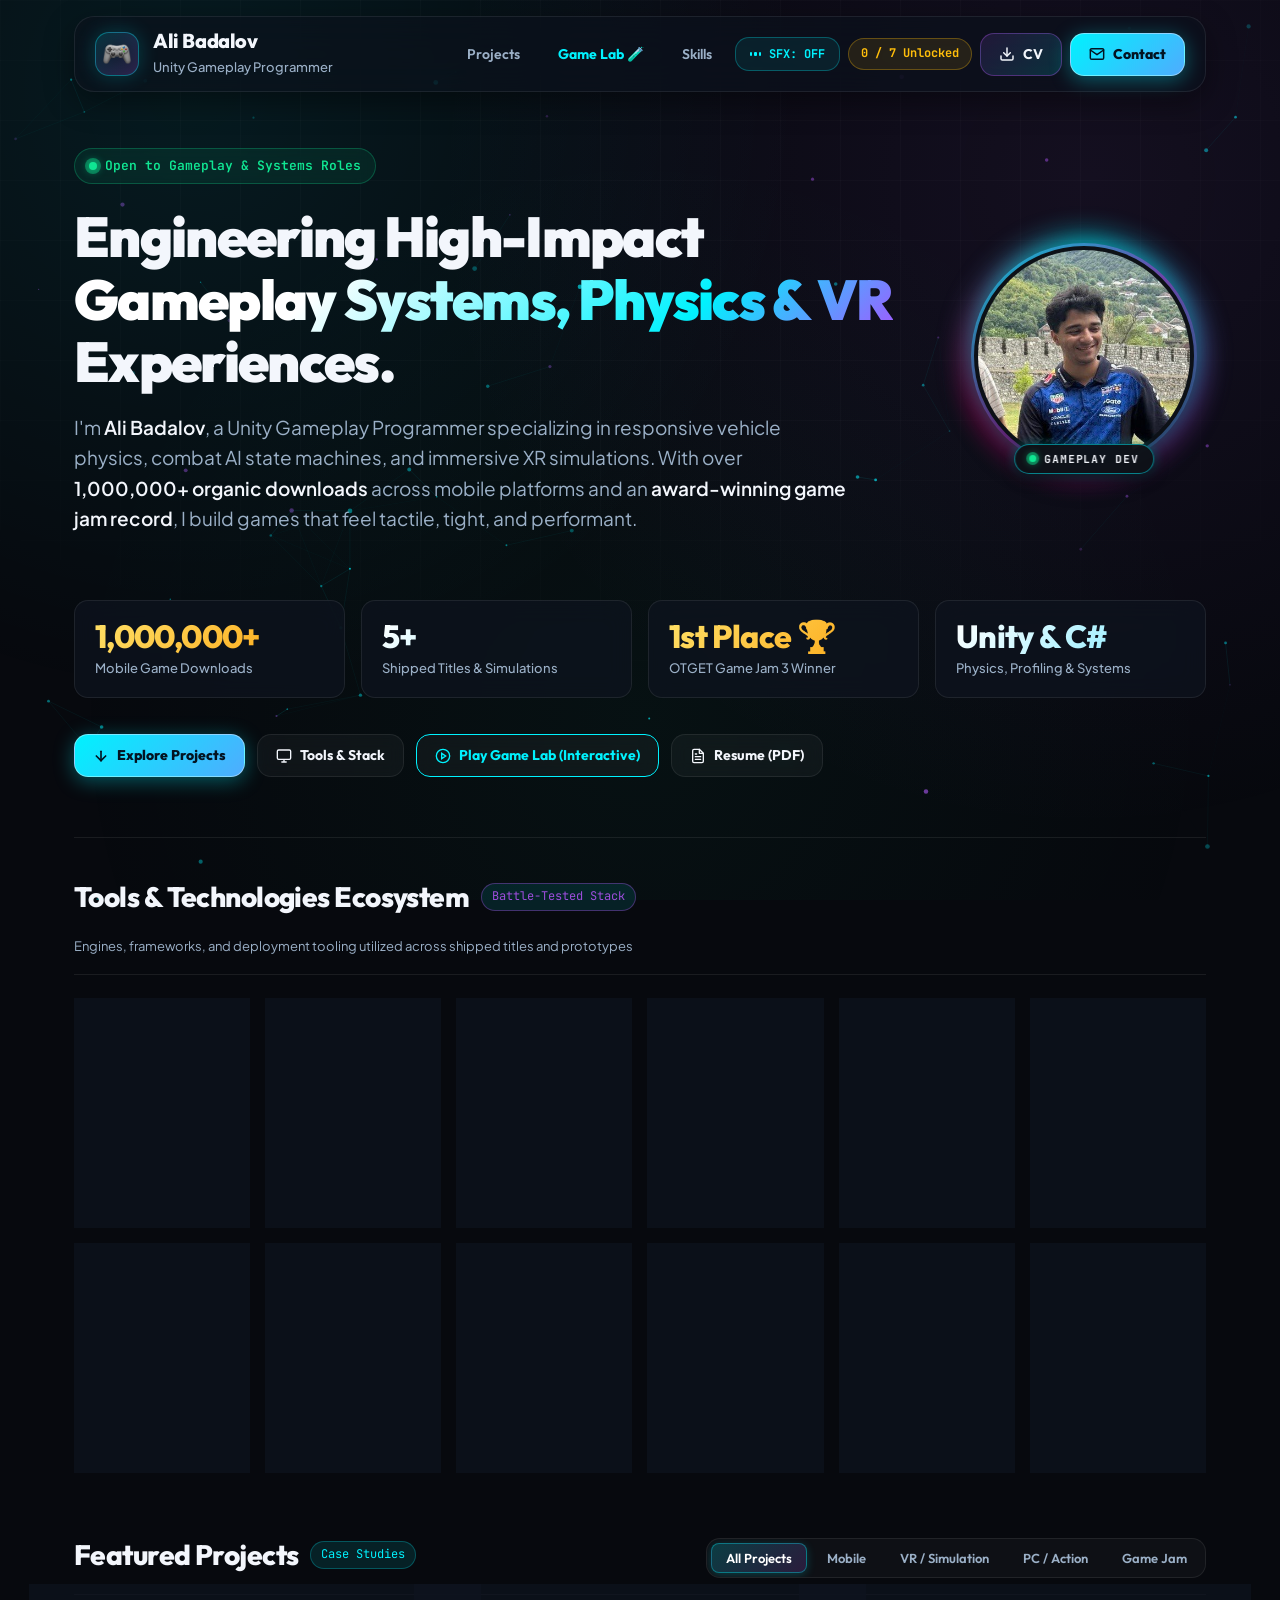
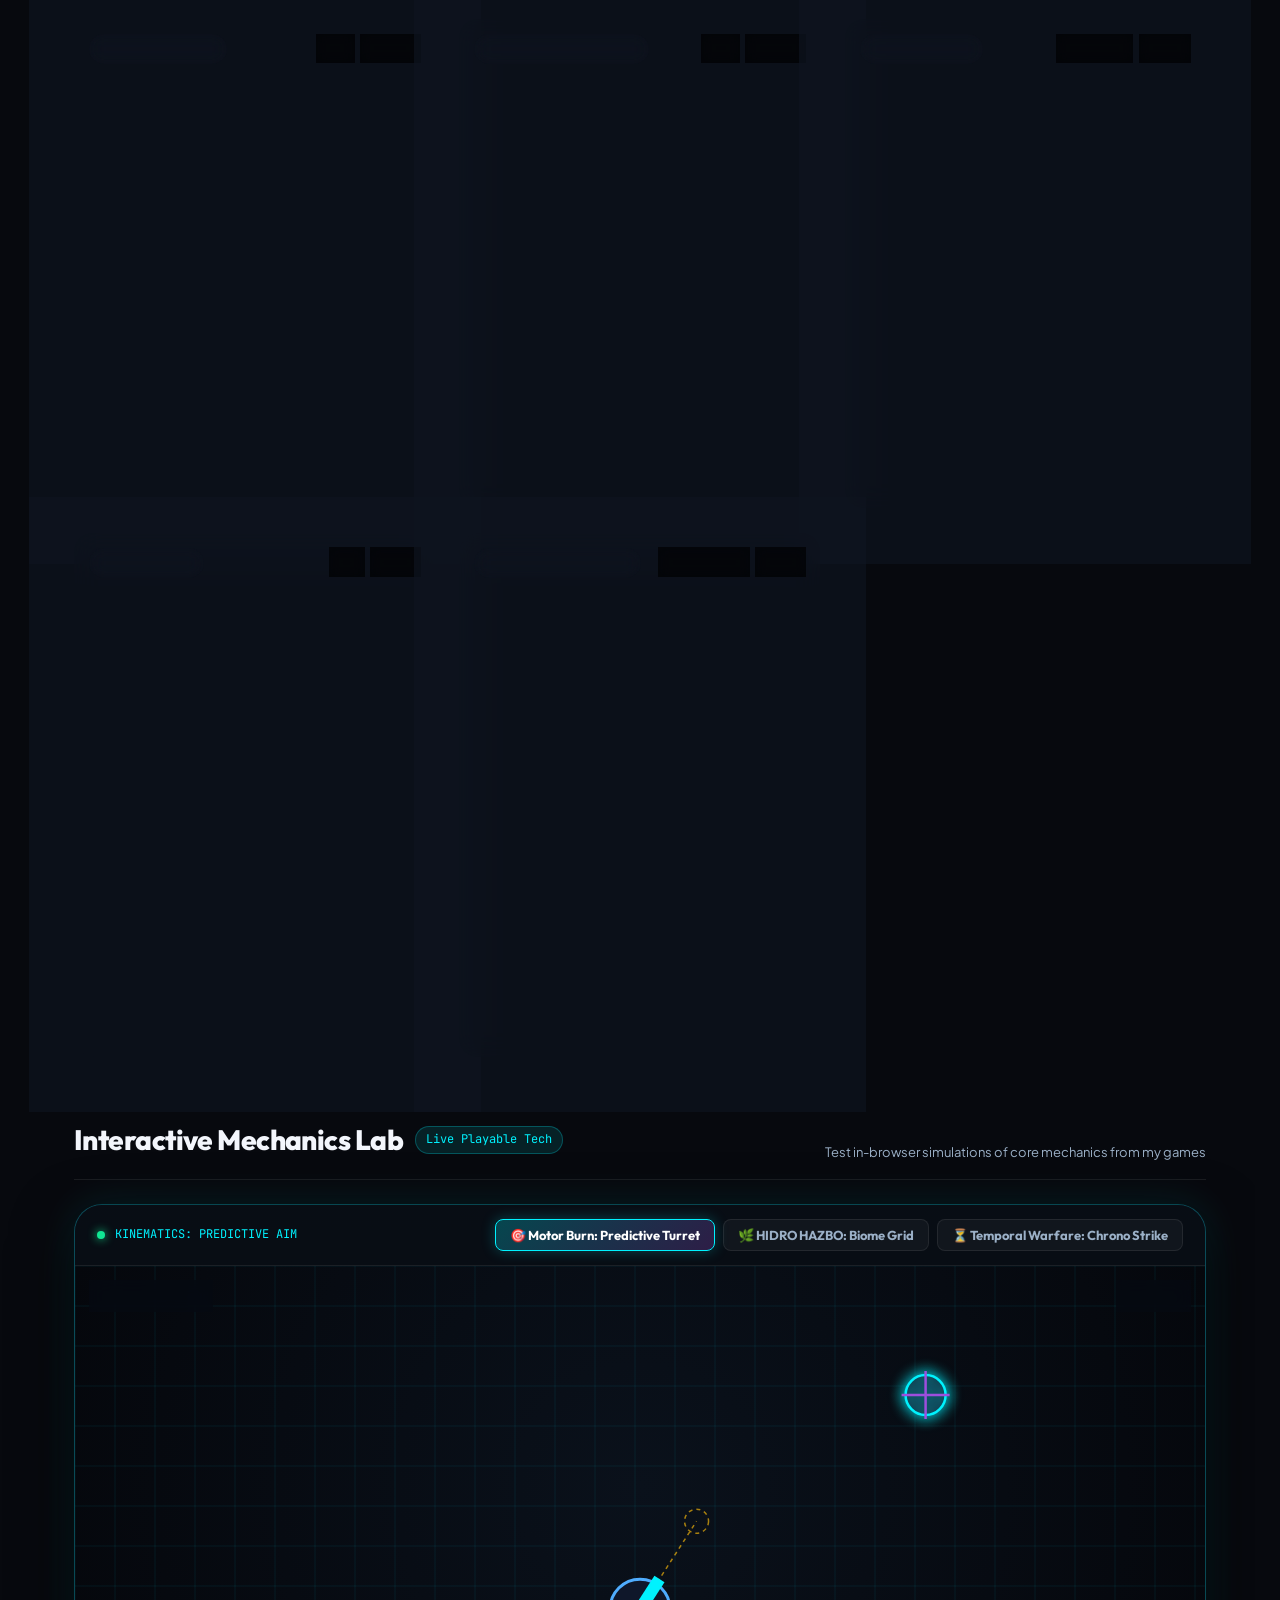
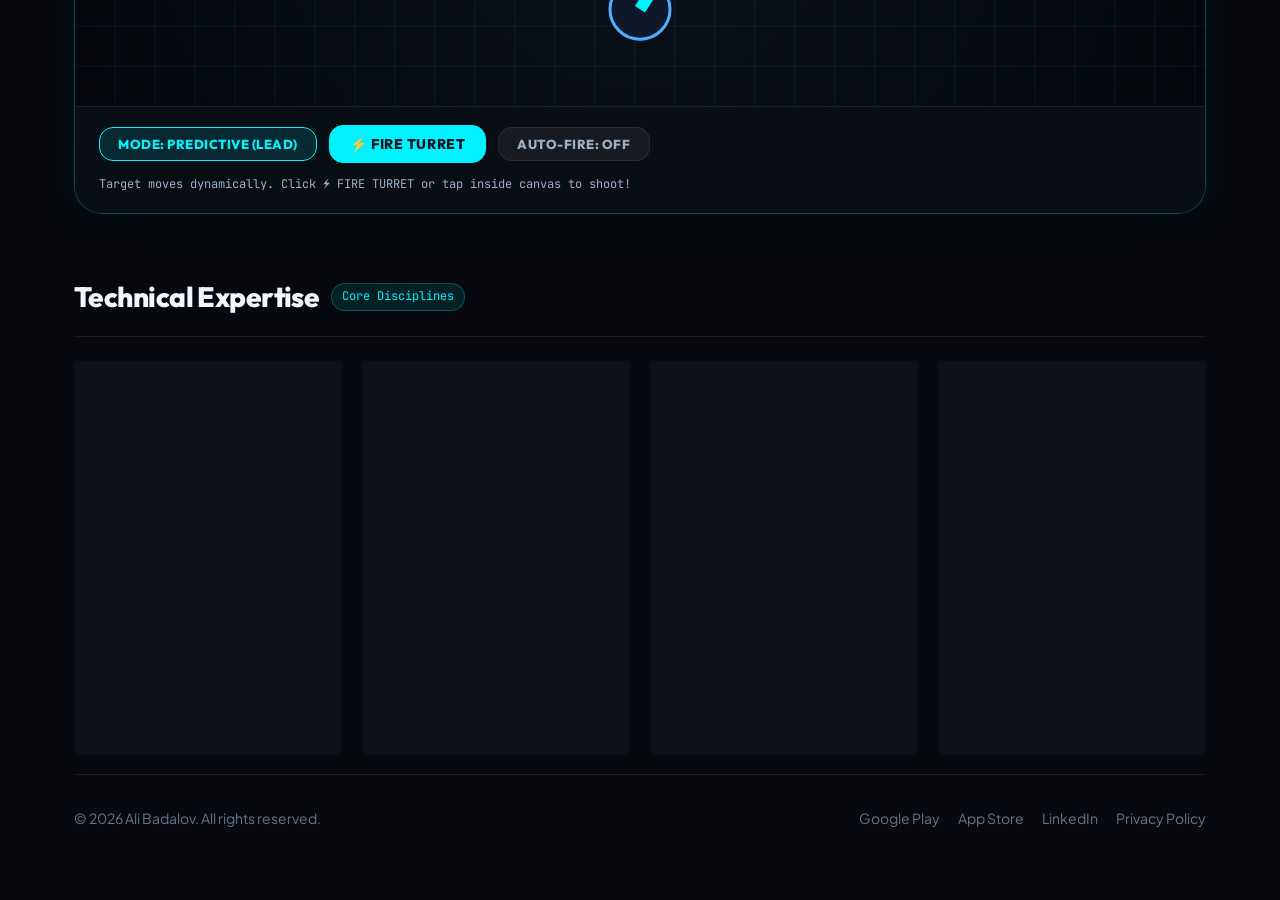
==== commit bf56a403: "photo type shi" ====
--- a/index.html
+++ b/index.html
@@ -49,7 +49,7 @@
 
         <!-- Achievements Counter Badge -->
         <div class="achievement-badge-pill" id="achievements-counter" title="Unlocked Gamer Achievements">
-          🏆 0 / 6 Unlocked
+          🏆 0 / 7 Unlocked
         </div>
 
         <a class="btn btn-cv" href="assets/Ali_Badalov_CV.pdf" download="Ali_Badalov_CV.pdf">
@@ -66,18 +66,37 @@
     <!-- Hero Section -->
     <main>
       <section class="hero-section">
-        <div class="hero-status-pill">
-          <span class="pulse-dot"></span>
-          <span>Open to Gameplay & Systems Roles</span>
-        </div>
-
-        <h1 class="hero-title">
-          Engineering High-Impact <span class="text-gradient">Gameplay Systems, Physics & VR</span> Experiences.
-        </h1>
-
-        <p class="hero-bio">
-          I'm <strong>Ali Badalov</strong>, a Unity Gameplay Programmer specializing in responsive vehicle physics, combat AI state machines, and immersive XR simulations. With over <strong>1,000,000+ organic downloads</strong> across mobile platforms and an <strong>award-winning game jam record</strong>, I build games that feel tactile, tight, and performant.
-        </p>
+        <div class="hero-layout">
+          <div class="hero-content">
+            <div class="hero-status-pill">
+              <span class="pulse-dot"></span>
+              <span>Open to Gameplay & Systems Roles</span>
+            </div>
+
+            <h1 class="hero-title">
+              Engineering High-Impact <span class="text-gradient">Gameplay Systems, Physics & VR</span> Experiences.
+            </h1>
+
+            <p class="hero-bio">
+              I'm <strong>Ali Badalov</strong>, a Unity Gameplay Programmer specializing in responsive vehicle physics, combat AI state machines, and immersive XR simulations. With over <strong>1,000,000+ organic downloads</strong> across mobile platforms and an <strong>award-winning game jam record</strong>, I build games that feel tactile, tight, and performant.
+            </p>
+          </div>
+
+          <!-- Circular Photo / Gamer HUD Frame -->
+          <div class="hero-avatar-wrapper">
+            <div class="hero-avatar-frame" id="hero-avatar" title="Ali Badalov — Unity Gameplay Programmer (Click to inspect)">
+              <div class="avatar-ring-glow" aria-hidden="true"></div>
+              <div class="avatar-ring-tech" aria-hidden="true"></div>
+              <div class="avatar-img-container">
+                <img src="assets/ali_photo.jpg" alt="Ali Badalov — Unity Gameplay Programmer" class="hero-avatar-img" width="220" height="220" loading="eager">
+              </div>
+              <div class="avatar-badge">
+                <span class="avatar-badge-dot"></span>
+                <span class="avatar-badge-title">GAMEPLAY DEV</span>
+              </div>
+            </div>
+          </div>
+        </div>
 
         <!-- Quick Stats Ribbon -->
         <div class="stats-grid">
--- a/css/style.css
+++ b/css/style.css
@@ -318,6 +318,143 @@
   position: relative;
 }
 
+.hero-layout {
+  display: flex;
+  align-items: center;
+  justify-content: space-between;
+  gap: 48px;
+}
+
+.hero-content {
+  flex: 1;
+  min-width: 0;
+}
+
+.hero-avatar-wrapper {
+  flex-shrink: 0;
+  display: flex;
+  flex-direction: column;
+  align-items: center;
+  position: relative;
+  user-select: none;
+  padding: 12px;
+}
+
+.hero-avatar-frame {
+  position: relative;
+  width: 220px;
+  height: 220px;
+  border-radius: 50%;
+  cursor: pointer;
+  transition: transform 0.4s cubic-bezier(0.34, 1.56, 0.64, 1);
+}
+
+.hero-avatar-frame:hover {
+  transform: translateY(-6px) scale(1.03);
+}
+
+/* Outer Animated Ambient Glow */
+.avatar-ring-glow {
+  position: absolute;
+  inset: -10px;
+  border-radius: 50%;
+  background: conic-gradient(from 0deg, #00f2fe, #9d4edd, #ff007f, #00f2fe);
+  filter: blur(14px);
+  opacity: 0.65;
+  animation: cyberSpin 9s linear infinite;
+  z-index: 1;
+  transition: opacity 0.3s ease, filter 0.3s ease;
+}
+
+.hero-avatar-frame:hover .avatar-ring-glow {
+  opacity: 0.95;
+  filter: blur(20px);
+}
+
+/* Precision Outer Cybernetic Border */
+.avatar-ring-tech {
+  position: absolute;
+  inset: -3px;
+  border-radius: 50%;
+  background: linear-gradient(135deg, rgba(0, 242, 254, 0.9), rgba(157, 78, 221, 0.75), rgba(0, 242, 254, 0.5));
+  z-index: 2;
+  box-shadow: 0 0 16px rgba(0, 242, 254, 0.4);
+}
+
+/* Inner Container with border */
+.avatar-img-container {
+  position: relative;
+  width: 100%;
+  height: 100%;
+  border-radius: 50%;
+  overflow: hidden;
+  z-index: 3;
+  border: 4px solid #0d1117;
+  background: #0d1117;
+  box-shadow: inset 0 0 16px rgba(0, 0, 0, 0.8), 0 10px 28px rgba(0, 0, 0, 0.6);
+}
+
+.hero-avatar-img {
+  width: 100%;
+  height: 100%;
+  object-fit: cover;
+  object-position: 50% 50%;
+  transform: scale(1.5);
+  transform-origin: 50% 45%;
+  display: block;
+  transition: transform 0.4s cubic-bezier(0.2, 0.8, 0.2, 1);
+}
+
+.hero-avatar-frame:hover .hero-avatar-img {
+  transform: scale(1.3);
+}
+
+/* Attached Floating HUD Badge */
+.avatar-badge {
+  position: absolute;
+  bottom: -8px;
+  left: 50%;
+  transform: translateX(-50%);
+  z-index: 4;
+  background: rgba(13, 17, 23, 0.94);
+  border: 1px solid rgba(0, 242, 254, 0.5);
+  border-radius: var(--radius-full);
+  padding: 5px 14px;
+  display: inline-flex;
+  align-items: center;
+  gap: 8px;
+  font-family: var(--font-mono);
+  font-size: 11px;
+  font-weight: 700;
+  letter-spacing: 0.08em;
+  color: var(--text-main);
+  box-shadow: 0 4px 14px rgba(0, 0, 0, 0.8), 0 0 12px rgba(0, 242, 254, 0.35);
+  white-space: nowrap;
+  backdrop-filter: blur(10px);
+  pointer-events: none;
+}
+
+.avatar-badge-dot {
+  width: 7px;
+  height: 7px;
+  border-radius: 50%;
+  background: var(--accent-green);
+  box-shadow: 0 0 8px var(--accent-green);
+  position: relative;
+}
+
+.avatar-badge-dot::after {
+  content: '';
+  position: absolute;
+  top: -3px;
+  left: -3px;
+  width: 13px;
+  height: 13px;
+  border-radius: 50%;
+  background: rgba(16, 231, 147, 0.45);
+  animation: pulseRipple 2s infinite ease-out;
+}
+
 .hero-status-pill {
   display: inline-flex;
   align-items: center;
@@ -1457,6 +1594,17 @@
   .hero-section {
     padding: 24px 0 36px;
     text-align: center;
+  }
+
+  .hero-layout {
+    flex-direction: column-reverse;
+    align-items: center;
+    gap: 28px;
+  }
+
+  .hero-avatar-frame {
+    width: 175px;
+    height: 175px;
   }
 
   .hero-status-pill {
